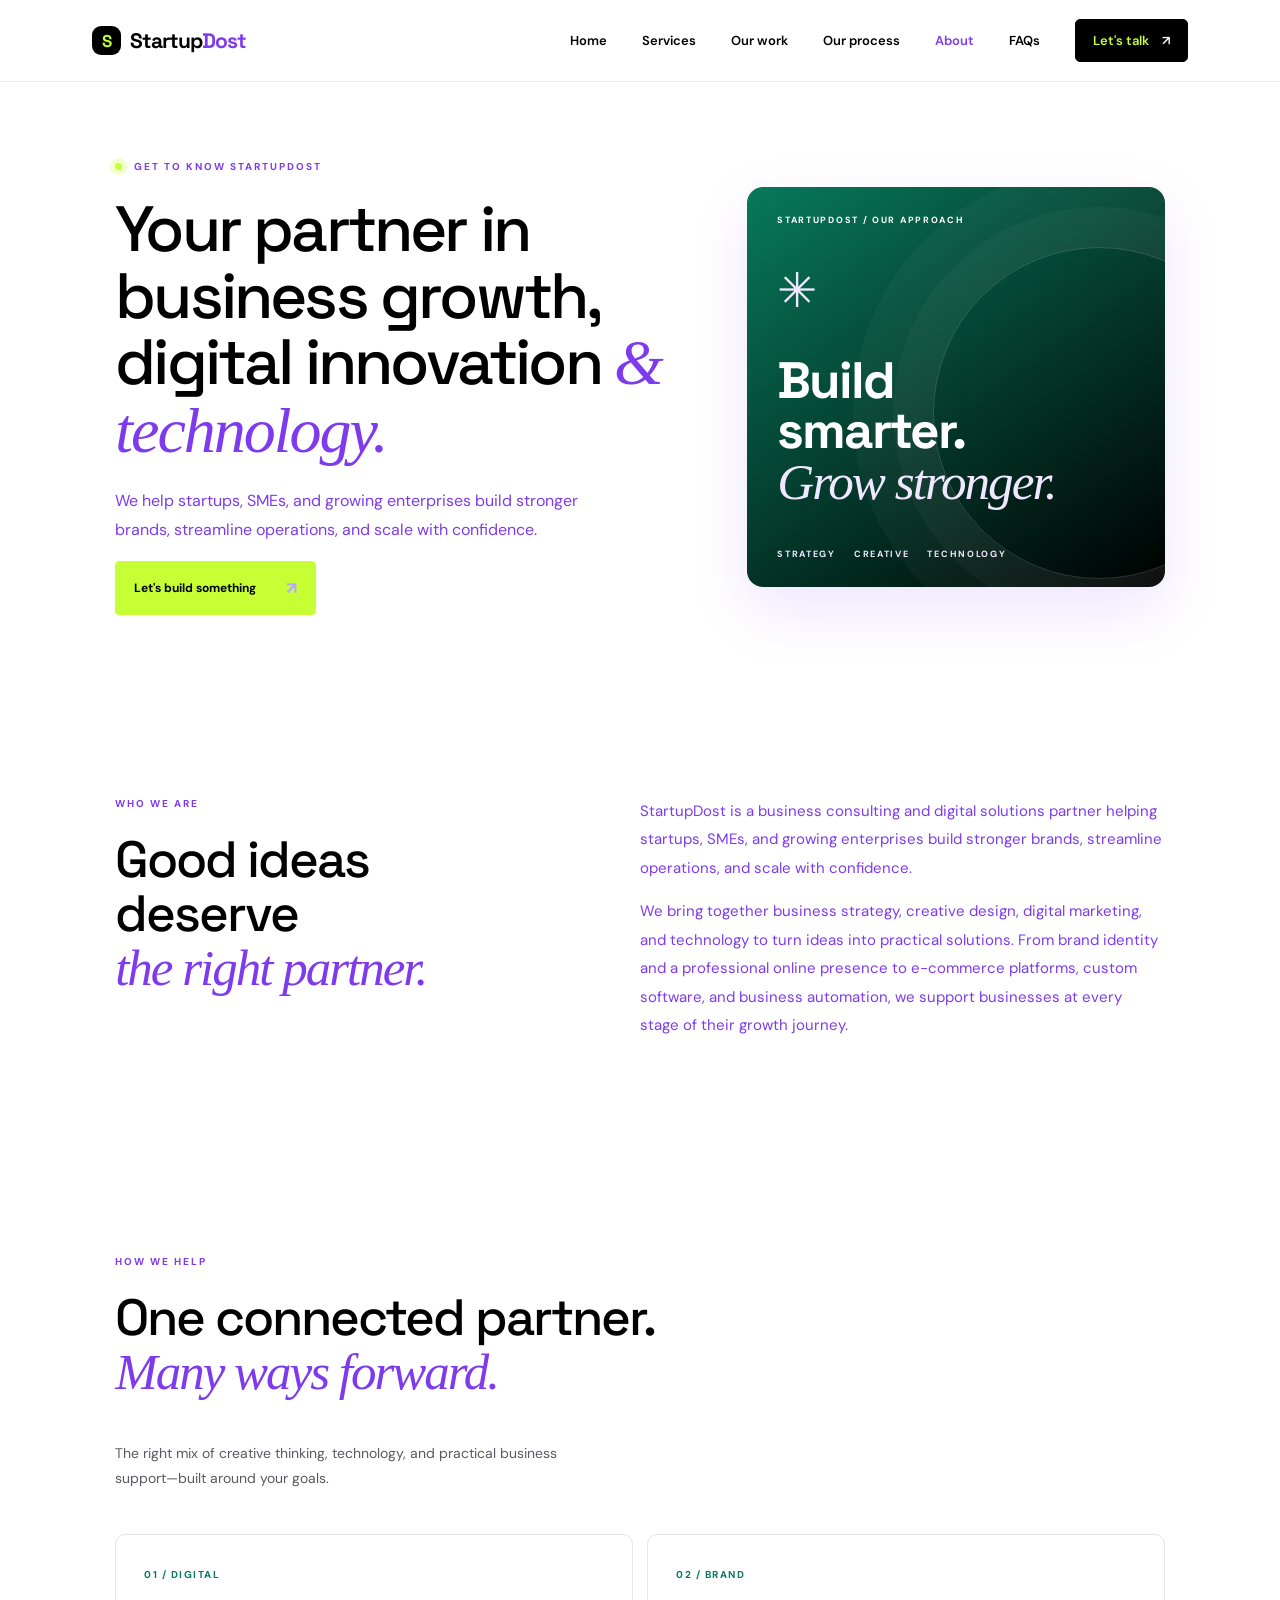
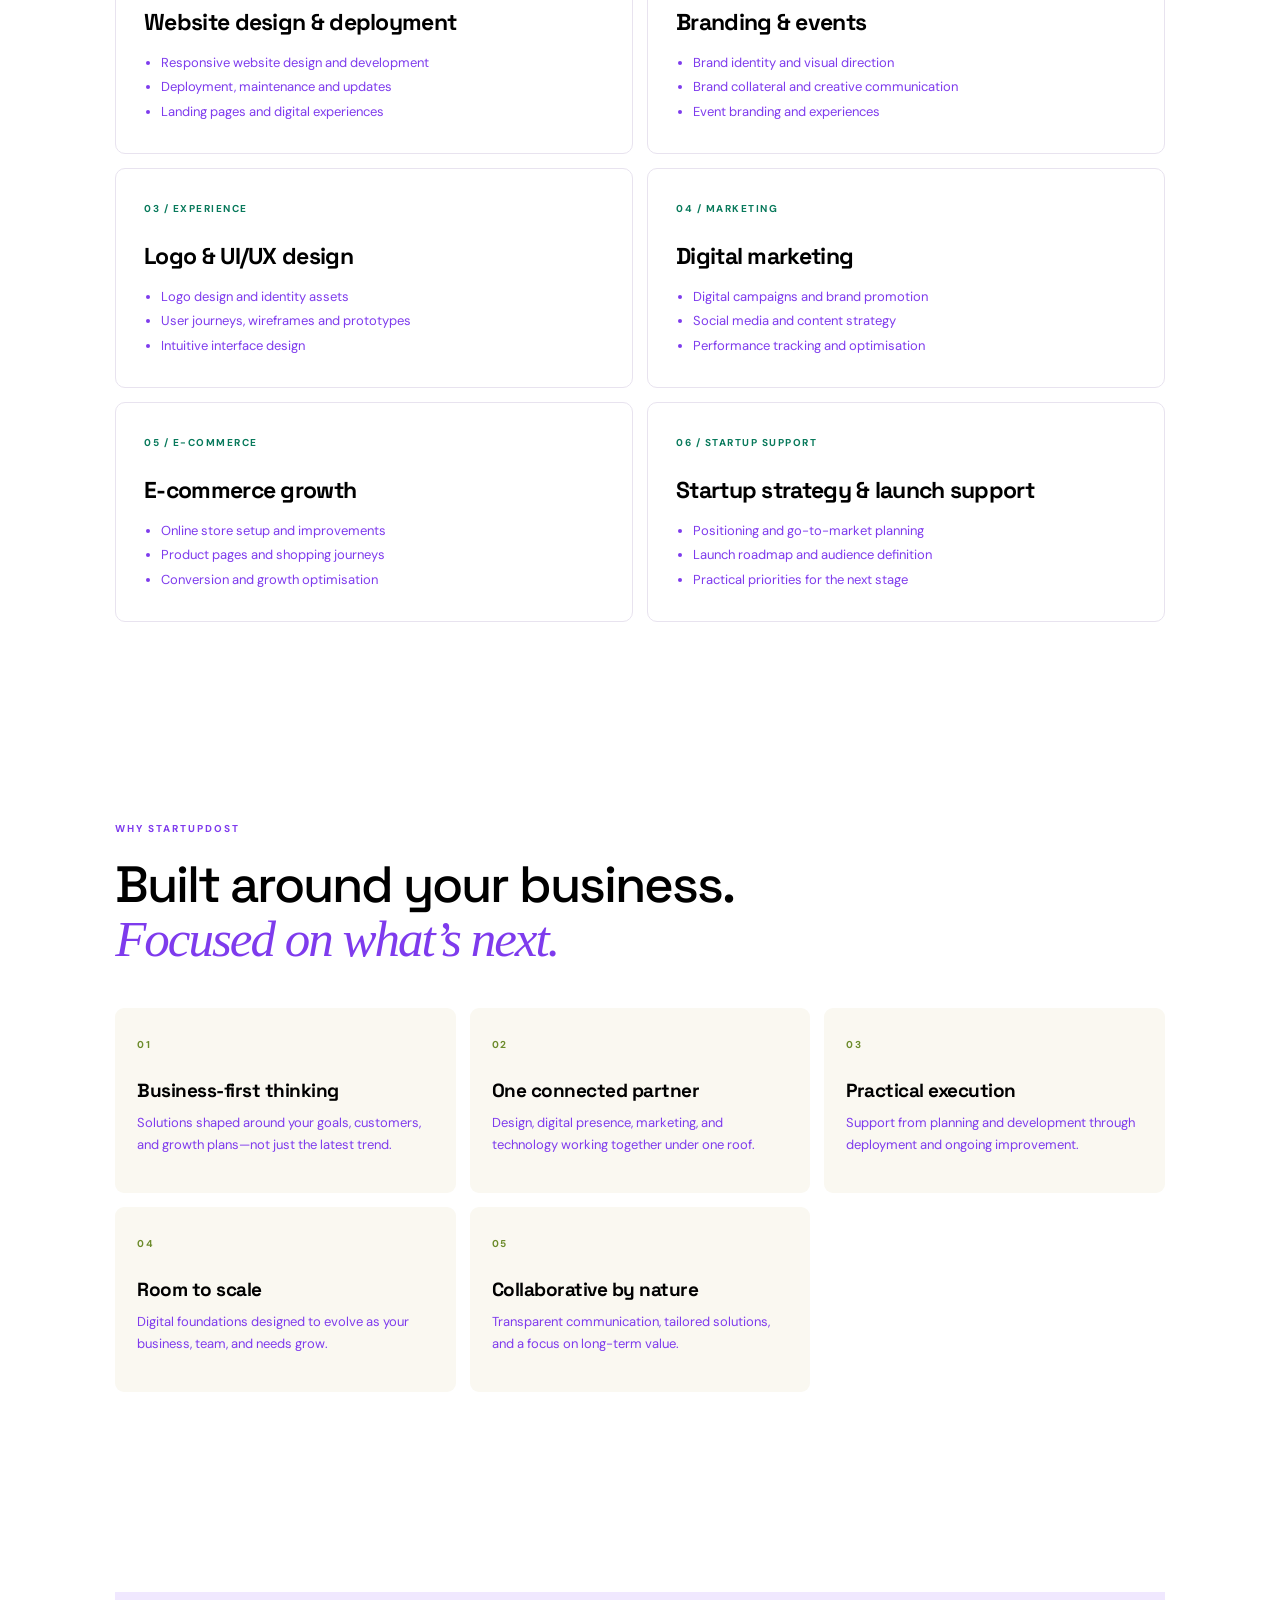
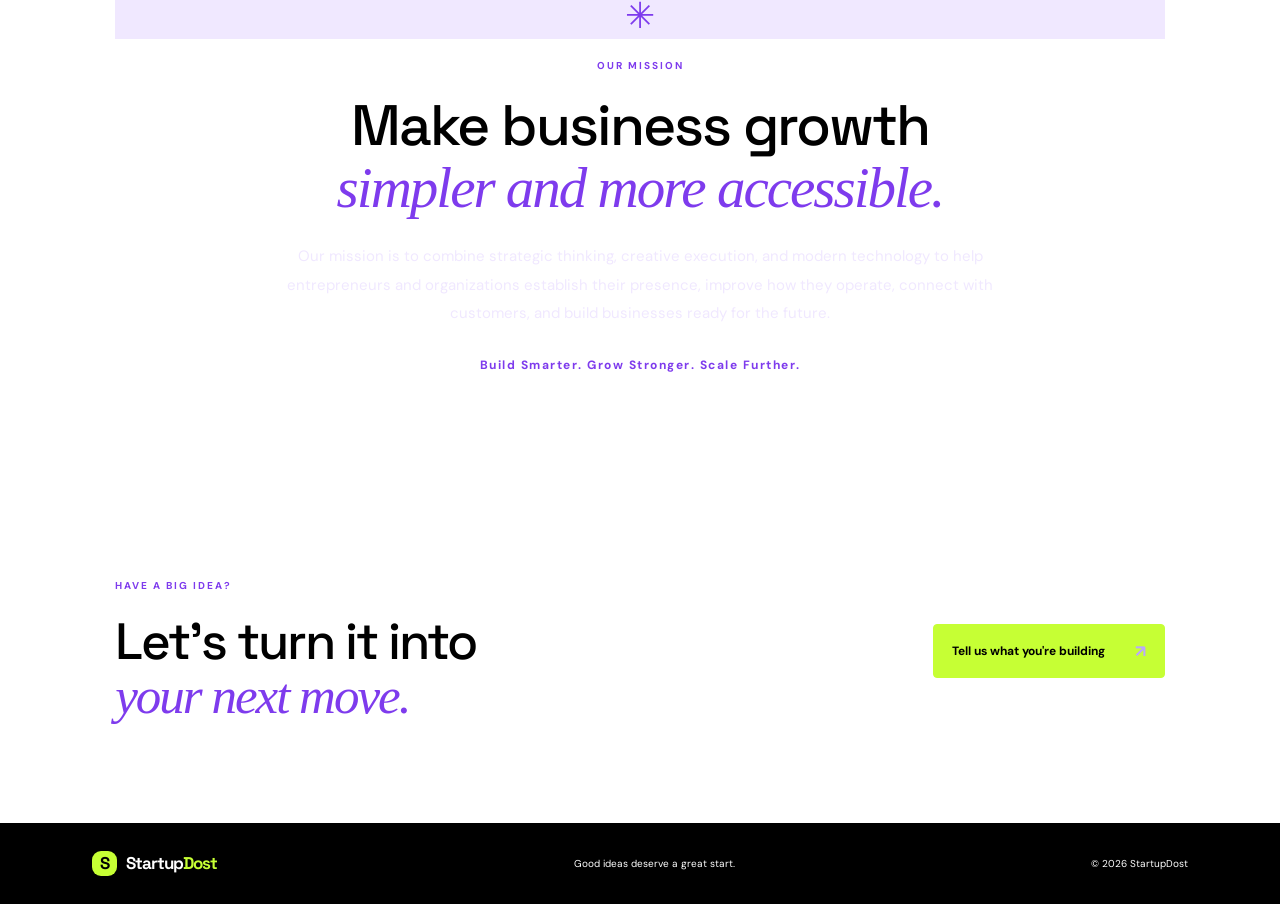
==== about.html @ 1851b5cf "Switch StartupDost to minimal light theme and ring-only cursor" ====
<!doctype html>
<html lang="en">
<head>
<meta charset="utf-8"><meta name="viewport" content="width=device-width,initial-scale=1">
<meta name="description" content="Meet StartupDost: a creative and digital growth partner for startups, SMEs and established businesses.">
<title>About StartupDost — Build Smarter. Grow Stronger.</title>
<link rel="stylesheet" href="assets/css/styles.css?v=light-minimal-20261026">
<!-- Google tag (gtag.js) -->
<script async src="https://www.googletagmanager.com/gtag/js?id=AW-618114129"></script>
<script>
  window.dataLayer = window.dataLayer || [];
  function gtag(){dataLayer.push(arguments);}
  gtag('js', new Date());
  gtag('config', 'AW-618114129');
</script>
</head>
<body class="about-page">
<header class="site-header"><a class="brand" href="index.html"><span class="brand-mark">S</span> Startup<span>Dost</span></a><button class="menu-toggle" aria-label="Toggle navigation" aria-expanded="false">☰</button><nav id="nav"><a href="index.html">Home</a><a href="services.html">Services</a><a href="index.html#work">Our work</a><a href="index.html#process">Our process</a><a class="active" href="about.html">About</a><a href="index.html#faq">FAQs</a><a class="nav-cta" href="contact.html">Let&#39;s talk <span>↗</span></a></nav></header>
<main>
<section class="about-hero section">
  <div class="about-hero-copy"><p class="eyebrow"><span class="dot"></span> GET TO KNOW STARTUPDOST</p><h1>Your partner in business growth, digital innovation <em>& technology.</em></h1><p class="lead">We help startups, SMEs, and growing enterprises build stronger brands, streamline operations, and scale with confidence.</p><a class="button primary" href="index.html#contact">Let's build something <span>↗</span></a></div>
  <div class="about-hero-art" aria-label="StartupDost brand statement"><span class="about-art-label">STARTUPDOST / OUR APPROACH</span><span class="about-art-star">✳</span><p>Build<br>smarter.<br><em>Grow stronger.</em></p><div class="about-art-bottom"><span>STRATEGY</span><span>CREATIVE</span><span>TECHNOLOGY</span></div></div>
</section>
<section class="about-intro section"><div><p class="eyebrow">WHO WE ARE</p><h2>Good ideas deserve<br><em>the right partner.</em></h2></div><div class="about-intro-copy"><p>StartupDost is a business consulting and digital solutions partner helping startups, SMEs, and growing enterprises build stronger brands, streamline operations, and scale with confidence.</p><p>We bring together business strategy, creative design, digital marketing, and technology to turn ideas into practical solutions. From brand identity and a professional online presence to e-commerce platforms, custom software, and business automation, we support businesses at every stage of their growth journey.</p></div></section>
<section class="about-services section"><div class="about-section-heading"><p class="eyebrow">HOW WE HELP</p><h2>One connected partner.<br><em>Many ways forward.</em></h2><p class="lead">The right mix of creative thinking, technology, and practical business support—built around your goals.</p></div>
<div class="about-service-grid">
<article class="about-service-card"><span>01 / DIGITAL</span><h3>Website design & deployment</h3><ul><li>Responsive website design and development</li><li>Deployment, maintenance and updates</li><li>Landing pages and digital experiences</li></ul></article>
<article class="about-service-card"><span>02 / BRAND</span><h3>Branding & events</h3><ul><li>Brand identity and visual direction</li><li>Brand collateral and creative communication</li><li>Event branding and experiences</li></ul></article>
<article class="about-service-card"><span>03 / EXPERIENCE</span><h3>Logo & UI/UX design</h3><ul><li>Logo design and identity assets</li><li>User journeys, wireframes and prototypes</li><li>Intuitive interface design</li></ul></article>
<article class="about-service-card"><span>04 / MARKETING</span><h3>Digital marketing</h3><ul><li>Digital campaigns and brand promotion</li><li>Social media and content strategy</li><li>Performance tracking and optimisation</li></ul></article>
<article class="about-service-card"><span>05 / E-COMMERCE</span><h3>E-commerce growth</h3><ul><li>Online store setup and improvements</li><li>Product pages and shopping journeys</li><li>Conversion and growth optimisation</li></ul></article>
<article class="about-service-card"><span>06 / STARTUP SUPPORT</span><h3>Startup strategy & launch support</h3><ul><li>Positioning and go-to-market planning</li><li>Launch roadmap and audience definition</li><li>Practical priorities for the next stage</li></ul></article>
</div></section>
<section class="about-why section"><div class="about-why-heading"><p class="eyebrow">WHY STARTUPDOST</p><h2>Built around your business.<br><em>Focused on what’s next.</em></h2></div><div class="about-why-grid">
<article><span>01</span><h3>Business-first thinking</h3><p>Solutions shaped around your goals, customers, and growth plans—not just the latest trend.</p></article>
<article><span>02</span><h3>One connected partner</h3><p>Design, digital presence, marketing, and technology working together under one roof.</p></article>
<article><span>03</span><h3>Practical execution</h3><p>Support from planning and development through deployment and ongoing improvement.</p></article>
<article><span>04</span><h3>Room to scale</h3><p>Digital foundations designed to evolve as your business, team, and needs grow.</p></article>
<article><span>05</span><h3>Collaborative by nature</h3><p>Transparent communication, tailored solutions, and a focus on long-term value.</p></article>
</div></section>
<section class="about-mission section"><div class="mission-symbol">✳</div><p class="eyebrow">OUR MISSION</p><h2>Make business growth<br><em>simpler and more accessible.</em></h2><p>Our mission is to combine strategic thinking, creative execution, and modern technology to help entrepreneurs and organizations establish their presence, improve how they operate, connect with customers, and build businesses ready for the future.</p><strong>Build Smarter. Grow Stronger. Scale Further.</strong></section>
<section class="about-final-cta section"><div><p class="eyebrow">HAVE A BIG IDEA?</p><h2>Let's turn it into<br><em>your next move.</em></h2></div><a class="button primary" href="index.html#contact">Tell us what you're building <span>↗</span></a></section>
</main>
<footer class="footer"><a class="brand" href="index.html"><span class="brand-mark">S</span> Startup<span>Dost</span></a><p>Good ideas deserve a great start.</p><span>© <span id="year"></span> StartupDost</span></footer>
<script src="assets/js/main.js"></script>
</body></html>
---- assets/css/styles.css ----
@import url('https://fonts.googleapis.com/css2?family=DM+Sans:wght@400;500;600;700&family=Space+Grotesk:wght@400;500;600;700&display=swap');
:root{--ink:#20221f;--paper:#f8f7f1;--green:#C6FF34;--muted:#72756d;--line:#dedfd6;--serif:Georgia,'Times New Roman',serif}*{box-sizing:border-box}html{scroll-behavior:smooth;scroll-padding-top:88px}body{margin:0;background:var(--paper);color:var(--ink);font-family:'DM Sans',sans-serif}a{color:inherit;text-decoration:none}.site-header{height:82px;padding:0 7.2%;display:flex;align-items:center;justify-content:space-between;border-bottom:1px solid var(--line);background:rgba(248,247,241,.94);position:sticky;top:0;z-index:10;backdrop-filter:blur(12px)}.brand{display:flex;align-items:center;gap:7px;font-family:'Space Grotesk',sans-serif;font-weight:700;font-size:21px;letter-spacing:-1px}.brand>span:last-child{margin-left:-7px;color:#7E3BED}.brand-mark{display:grid;place-items:center;width:29px;height:29px;background:var(--green);border-radius:9px;font-size:17px;margin-right:2px}.site-header nav{display:flex;align-items:center;gap:35px;font-size:13px;font-weight:600}.site-header nav>a:not(.nav-cta):hover,.text-link:hover{color:#7E3BED}.nav-cta{background:var(--ink);color:white;padding:12px 17px;border-radius:5px}.nav-cta span{color:var(--green);margin-left:10px}.menu-toggle{display:none}.section{padding:100px 9%}.hero{min-height:625px;display:grid;grid-template-columns:1fr 1fr;align-items:center;gap:4%;padding-top:70px;padding-bottom:82px;overflow:hidden}.eyebrow{font-size:10px;letter-spacing:2px;font-weight:700;color:#7E3BED;margin:0 0 23px}.dot{display:inline-block;width:7px;height:7px;background:#7E3BED;border-radius:50%;margin-right:8px}h1,h2,h3,p{margin-top:0}h1,h2{font-family:'Space Grotesk',sans-serif;letter-spacing:-2.8px;font-weight:500}h1{font-size:clamp(48px,5.4vw,76px);line-height:1.04;margin-bottom:23px;max-width:590px}h1 em,h2 em{font-family:var(--serif);font-weight:400;color:#7E3BED;letter-spacing:-2px}.lead{max-width:460px;color:var(--muted);font-size:16px;line-height:1.8}.hero-actions{display:flex;align-items:center;gap:26px;margin-top:30px}.button{display:inline-flex;align-items:center;justify-content:space-between;gap:30px;padding:15px 18px;border:0;border-radius:4px;font-weight:700;font-size:12px;cursor:pointer}.primary{background:var(--ink);color:white}.primary span{color:var(--green);font-size:17px}.primary:hover{background:#000000}.text-link{font-size:12px;font-weight:700;border-bottom:1px solid #7E3BED;padding-bottom:5px}.hero-proof{display:flex;align-items:center;gap:14px;margin-top:48px}.avatar-stack{display:flex}.avatar-stack span{width:30px;height:30px;border:2px solid var(--paper);border-radius:50%;display:grid;place-items:center;background:#F0E8FF;margin-left:-5px;font-size:14px}.avatar-stack span:first-child{margin-left:0;background:#f2d4b4}.avatar-stack span:last-child{background:#F0E8FF}.hero-proof p{font-size:10px;line-height:1.6;color:var(--muted);margin:0}.hero-proof strong{color:var(--ink);font-size:11px}.hero-art{height:445px;position:relative;display:grid;place-items:center}.art-glow{position:absolute;width:340px;height:340px;border-radius:50%;background:#F0E8FF;filter:blur(2px)}.orbit{position:absolute;border:1px solid #F0E8FF;border-radius:50%;transform:rotate(-24deg)}.orbit-one{width:440px;height:250px}.orbit-two{width:390px;height:330px;transform:rotate(35deg)}.card-main{position:relative;width:265px;height:330px;background:var(--green);padding:25px;box-shadow:0 24px 60px #7E3BED20;transform:rotate(-5deg);display:flex;flex-direction:column;justify-content:space-between}.mini-label{font-size:8px;letter-spacing:1.5px;font-weight:700}.art-symbol{font-size:50px;align-self:flex-end}.card-main h3{font-family:'Space Grotesk',sans-serif;font-size:44px;line-height:.98;letter-spacing:-2px;margin:0}.card-bottom{display:flex;align-items:center;justify-content:space-between;font-size:7px;letter-spacing:.8px}.card-bottom span:last-child{font-size:22px}.float-card{position:absolute;display:flex;align-items:center;gap:10px;padding:13px 16px;background:#fffdf7;border:1px solid #e8e8df;box-shadow:0 10px 30px #20221f0d;border-radius:5px}.float-top{top:47px;right:-4px}.float-bottom{bottom:43px;left:-9px}.float-icon{display:grid;place-items:center;width:31px;height:31px;background:#F0E8FF;border-radius:50%;font-size:17px}.float-card b,.float-card small{display:block}.float-card b{font-size:10px}.float-card small{font-size:9px;color:var(--muted);margin-top:4px}.spark{position:absolute;color:#7E3BED;font-size:24px}.spark-one{top:50px;left:35px}.spark-two{bottom:55px;right:30px}.ticker{background:var(--green);overflow:hidden;white-space:nowrap;padding:18px 0;font-family:'Space Grotesk',sans-serif;font-size:11px;font-weight:700;letter-spacing:1.6px}.ticker div{display:flex;justify-content:space-around;gap:38px}.ticker span{font-size:16px}.services{padding-top:115px;padding-bottom:110px}.section-heading{display:flex;align-items:flex-end;justify-content:space-between;gap:35px;margin-bottom:45px}.section-heading h2,.about h2,.contact h2{font-size:clamp(38px,4.3vw,58px);line-height:1.08;margin-bottom:0}.section-intro{max-width:310px;color:var(--muted);font-size:13px;line-height:1.8;margin-bottom:4px}.service-grid{display:grid;grid-template-columns:repeat(3,1fr);gap:15px}.service-card{min-height:270px;padding:25px;border:1px solid var(--line);border-radius:5px;display:flex;flex-direction:column;align-items:flex-start;background:#fbfaf6}.service-card.accent-card{background:#F0E8FF;border-color:#F0E8FF}.service-num{font-size:9px;letter-spacing:1.3px;color:#777c6f;font-weight:700}.service-icon{font-size:28px;margin:24px 0 12px}.service-card h3{font-family:'Space Grotesk',sans-serif;font-size:21px;letter-spacing:-.7px;margin-bottom:10px}.service-card p{font-size:12px;line-height:1.8;color:var(--muted);margin-bottom:24px}.service-card>a{font-size:11px;font-weight:700;margin-top:auto}.service-card>a span{margin-left:9px;color:#7E3BED}.work{background:#efeee7}.work-grid{display:grid;grid-template-columns:1fr 1fr;gap:26px}.work-card{min-width:0;position:relative}.work-visual{height:clamp(300px,31vw,440px);display:grid;place-items:center;overflow:hidden;border-radius:10px;position:relative;isolation:isolate}.work-one .work-visual{background:linear-gradient(135deg,#e6e0ff 0%,#d3c8ff 100%)}.work-two .work-visual{background:linear-gradient(135deg,#ffe9dc 0%,#ffd7c2 100%)}.work-visual:after{content:"";position:absolute;inset:0;background:linear-gradient(145deg,#fff3 0%,transparent 42%,#5a42a00b 100%);pointer-events:none;z-index:-1}.browser{width:78%;height:78%;background:#fffdf9;box-shadow:0 25px 60px #34265c20;transform:rotate(-2deg);border:1px solid #fff;border-radius:3px;transition:transform .45s cubic-bezier(.2,.7,.2,1),box-shadow .45s;overflow:hidden}.browser-bar{height:30px;border-bottom:1px solid #e9e6df;display:flex;align-items:center;gap:5px;padding:0 12px}.browser-bar i{width:6px;height:6px;border-radius:50%;background:#c3c5b7}.browser-bar span{font-size:8px;color:#85897d;margin:auto}.browser-content{padding:clamp(18px,2.5vw,34px)}.mock-pill{font-size:8px;letter-spacing:1px;background:#e9e3ff;display:inline-block;padding:7px 9px;color:#3c345f}.mock-heading{font-family:'Space Grotesk',sans-serif;font-weight:600;font-size:clamp(28px,3.2vw,49px);line-height:.98;letter-spacing:-2.4px;margin-top:22px}.mock-heading em{font-family:var(--serif);font-weight:400;color:#6554c0}.mock-line{width:70px;height:3px;background:#F0E8FF;margin:18px 0}.mock-button{display:inline-block;background:#19172e;color:white;padding:10px 12px;font-size:8px;border-radius:2px}.brand-poster{width:70%;height:78%;background:#fff4e9;padding:clamp(22px,3vw,38px);display:flex;flex-direction:column;justify-content:space-between;position:relative;transform:rotate(2deg);box-shadow:0 24px 55px #7b49301c;transition:transform .45s cubic-bezier(.2,.7,.2,1),box-shadow .45s;border:1px solid #fff9}.brand-poster>span{font-family:'Space Grotesk',sans-serif;font-weight:700;font-size:clamp(26px,3.2vw,46px);letter-spacing:-2px;line-height:.98;max-width:95%}.poster-flower{font-size:clamp(65px,7vw,100px);color:#6554c0;align-self:flex-end;line-height:.85;transition:transform .45s}.brand-poster small{font-size:8px;letter-spacing:1.3px}.work-caption{display:flex;align-items:center;justify-content:space-between;padding:22px 3px 8px}.work-caption h3{font-family:'Space Grotesk',sans-serif;font-size:clamp(17px,1.5vw,21px);letter-spacing:-.5px;margin-bottom:6px}.work-caption p,.work-note{font-size:12px;color:var(--muted);margin:0}.round-arrow{width:46px;height:46px;flex:0 0 46px;display:grid;place-items:center;border:1px solid #d0cbe3;border-radius:50%;font-size:22px;transition:background .25s,color .25s,border-color .25s,transform .25s}.work-card:hover .browser{transform:rotate(0) scale(1.025);box-shadow:0 30px 65px #34265c2b}.work-card:hover .brand-poster{transform:rotate(0) scale(1.025);box-shadow:0 30px 65px #7b493026}.work-card:hover .poster-flower{transform:rotate(35deg)}.work-card:hover .round-arrow{background:#19172e;color:#fff;border-color:#19172e;transform:translate(2px,-2px)}.work-note{text-align:right;margin-top:20px;font-size:11px}.about{display:grid;grid-template-columns:.8fr 1.2fr;align-items:center;gap:12%;padding-top:120px;padding-bottom:120px}.about-stamp{width:220px;height:220px;background:var(--green);border-radius:50%;display:flex;flex-direction:column;justify-content:center;align-items:center;text-align:center;font-family:'Space Grotesk',sans-serif;font-weight:700;font-size:22px;line-height:1.05;letter-spacing:-.8px;transform:rotate(-9deg);justify-self:center}.about-stamp span{font-size:27px;margin-top:10px}.about-copy>p:not(.eyebrow){font-size:13px;line-height:1.9;color:var(--muted);max-width:500px;margin:25px 0}.contact{background:#F0E8FF;display:grid;grid-template-columns:.9fr 1.1fr;gap:10%;padding-top:105px;padding-bottom:110px}.contact-copy>p:not(.eyebrow){font-size:13px;color:var(--muted);line-height:1.8;margin-top:23px}.contact-detail{display:flex;gap:12px;align-items:center;margin-top:34px;font-size:13px;font-weight:700}.contact-detail span{font-size:20px}.linkedin{display:inline-block;font-size:11px;font-weight:700;margin-top:18px;border-bottom:1px solid #F0E8FF;padding-bottom:5px}.contact-form{background:#fbfaf6;padding:30px;border:1px solid #F0E8FF;border-radius:5px}.form-top{display:flex;justify-content:space-between;gap:10px;font-size:8px;letter-spacing:1.1px;font-weight:700;color:#777d6d;margin-bottom:25px}.contact-form label{display:block;font-size:10px;font-weight:700;margin:16px 0 8px}.contact-form input,.contact-form select,.contact-form textarea{display:block;width:100%;font:12px 'DM Sans',sans-serif;color:var(--ink);background:transparent;border:1px solid #e0e1d8;border-radius:3px;padding:12px;outline:none}.contact-form input:focus,.contact-form select:focus,.contact-form textarea:focus{border-color:#7E3BED}.contact-form textarea{resize:vertical}.contact-form input::placeholder,.contact-form textarea::placeholder{color:#a0a298}.submit-button{margin-top:20px;width:100%}.form-status{font-size:10px;line-height:1.6;color:#7E3BED;margin:12px 0 0}.footer{padding:28px 7.2%;display:flex;align-items:center;justify-content:space-between;gap:15px}.footer p,.footer>span{font-size:10px;color:var(--muted);margin:0}.footer .brand{font-size:17px}.footer .brand-mark{width:25px;height:25px}
@media(max-width:900px){.section{padding-left:6%;padding-right:6%}.site-header{padding:0 5%}.hero{gap:0}.hero-art{transform:scale(.9)}.float-top{right:-15px}.section-heading{align-items:flex-start;flex-direction:column;gap:18px}.section-intro{max-width:500px}.contact{gap:5%}.contact-form{padding:23px}}
@media(max-width:650px){.site-header{height:70px}.menu-toggle{display:block;border:0;background:none;font-size:24px}.site-header nav{display:none;position:absolute;left:0;right:0;top:69px;padding:22px 6%;background:var(--paper);border-bottom:1px solid var(--line);align-items:stretch;gap:20px;flex-direction:column}.site-header nav.open{display:flex}.nav-cta{text-align:center}.hero{grid-template-columns:1fr;padding-top:62px;padding-bottom:45px}.hero h1{font-size:54px}.hero-art{height:390px;transform:scale(.88);margin:5px -25px -5px}.ticker{font-size:9px}.ticker div{justify-content:flex-start;gap:25px;min-width:850px}.section{padding-top:75px;padding-bottom:75px}.section-heading h2,.about h2,.contact h2{font-size:43px}.service-grid{grid-template-columns:1fr}.service-card{min-height:235px}.service-icon{margin-top:17px}.work-grid{grid-template-columns:1fr;gap:15px}.work-visual{height:290px}.about{grid-template-columns:1fr;gap:45px}.about-stamp{width:185px;height:185px;font-size:20px}.contact{grid-template-columns:1fr;gap:35px}.contact-form{padding:22px}.form-top{font-size:7px}.footer{flex-wrap:wrap}.footer p{order:3;width:100%}}
@media(prefers-reduced-motion:reduce){html{scroll-behavior:auto}*,*::before,*::after{animation-duration:.01ms!important;transition-duration:.01ms!important}}
:root{--ink:#19172e;--paper:#f8f7ff;--green:#b9a7ff;--muted:#74718b;--line:#e1def0}
.brand>span:last-child{color:#6554c0}.brand-mark{background:var(--green)}.site-header{background:rgba(248,247,255,.94)}.site-header nav>a:not(.nav-cta):hover,.text-link:hover{color:#6554c0}.nav-cta{background:#19172e}.nav-cta span,.primary span{color:#b9a7ff}.primary:hover{background:#343052}.eyebrow{color:#6554a4}.dot{background:#7562d5}h1 em,h2 em{color:#6554c0}.avatar-stack span{background:#e6e0ff;border-color:var(--paper)}.avatar-stack span:first-child{background:#ffe0d1}.avatar-stack span:last-child{background:#d9e5ff}.art-glow{background:#e7e0ff}.orbit{border-color:#c9bdf5}.card-main{background:#b9a7ff}.float-card{background:#fff;border-color:#e7e2f6}.float-icon{background:#ece7ff}.spark{color:#7562d5}.ticker{background:#19172e;color:#f8f7ff}.ticker span{color:#b9a7ff}.service-card{background:#fff;border-color:var(--line)}.service-card.accent-card{background:#eeeaff;border-color:#eeeaff}.service-card>a span{color:#6554c0}.work{background:#efedfa}.work-one .work-visual{background:linear-gradient(135deg,#e6e0ff 0%,#d3c8ff 100%)}.work-two .work-visual{background:linear-gradient(135deg,#ffe9dc 0%,#ffd7c2 100%)}.mock-pill{background:#e5dfff}.mock-heading em{color:#6554c0}.brand-poster{background:#fff0e6}.poster-flower{color:#6554c0}.about-stamp{background:#b9a7ff}.contact{background:#e9e5ff}.contact-form{border-color:#ded8f5}.contact-form input:focus,.contact-form select:focus,.contact-form textarea:focus{border-color:#7562d5}.form-status{color:#6554a4}.linkedin{border-color:#b9ade8}
@media(prefers-reduced-motion:no-preference){.service-card,.button,.nav-cta{transition:transform .2s ease,background .2s ease,border-color .2s ease}.service-card:hover{transform:translateY(-4px);border-color:#c9bdf5}}
.form-success{min-height:360px;padding:clamp(28px,5vw,54px);display:flex;flex-direction:column;align-items:flex-start;justify-content:center;background:#fff;border:1px solid #ded8f5;border-radius:5px}.success-icon{width:48px;height:48px;display:grid;place-items:center;border-radius:50%;background:#e9e5ff;color:#6554c0;font-size:25px;font-weight:700;margin-bottom:24px}.form-success .eyebrow{margin:0 0 12px}.form-success h3{font-size:clamp(25px,3vw,36px);line-height:1.15;letter-spacing:-1px;margin:0 0 14px;color:var(--ink)}.form-success p:last-child{font-size:14px;line-height:1.8;color:var(--muted);max-width:340px;margin:0}
@media(max-width:650px){.work-visual{height:280px}.work-caption{padding-top:17px}.work-caption p{font-size:11px}.round-arrow{width:40px;height:40px;flex-basis:40px}.browser{width:84%;height:76%}.browser-content{padding:18px}.mock-heading{font-size:clamp(29px,8vw,38px)}.brand-poster{width:76%;height:78%}.brand-poster>span{font-size:clamp(27px,8vw,37px)}}
@media(prefers-reduced-motion:reduce){.browser,.brand-poster,.poster-flower,.round-arrow{transition:none!important}}


/* Premium motion layer: custom cursor, reveal, glow and magnetic-feel cards */
@media (pointer:fine) and (prefers-reduced-motion:no-preference){
  body,a,button,select,input,textarea{cursor:none}
  .sd-cursor,.sd-cursor-ring{position:fixed;left:0;top:0;pointer-events:none;z-index:9999;border-radius:50%;transform:translate(-50%,-50%);opacity:0}
  .sd-cursor{width:7px;height:7px;background:#fff;mix-blend-mode:difference;transition:width .22s,height .22s,opacity .2s}
  .sd-cursor-ring{width:36px;height:36px;border:1px solid #7562d5;box-shadow:0 0 0 5px #7562d510;transition:width .25s,height .25s,border-color .25s,background .25s,opacity .2s}
  body.cursor-ready .sd-cursor,body.cursor-ready .sd-cursor-ring{opacity:1}
  body.cursor-hover .sd-cursor{width:12px;height:12px}
  body.cursor-hover .sd-cursor-ring{width:58px;height:58px;background:#b9a7ff35;border-color:#6554c0}
}
@keyframes sdFloat{0%,100%{transform:translateY(0)}50%{transform:translateY(-9px)}}
@keyframes sdShimmer{0%{background-position:0% 50%}100%{background-position:200% 50%}}
@keyframes sdReveal{from{opacity:0;transform:translateY(28px) scale(.985);filter:blur(4px)}to{opacity:1;transform:translateY(0) scale(1);filter:blur(0)}}
@keyframes sdOrbit{to{transform:rotate(336deg)}}
.work .section-heading h2 em{background:linear-gradient(100deg,#6554c0 15%,#b19bff 35%,#6554c0 55%);background-size:200% auto;background-clip:text;-webkit-background-clip:text;color:transparent;animation:sdShimmer 5s linear infinite}
.work-card{transform-style:preserve-3d;will-change:transform;transition:transform .22s ease}
.work-visual{box-shadow:0 0 0 1px #fff8 inset;transition:box-shadow .35s,filter .35s}
.work-card:hover .work-visual{box-shadow:0 18px 50px #51409b1b,0 0 0 1px #fff9 inset;filter:saturate(1.06)}
.work-card:hover .browser,.work-card:hover .brand-poster{will-change:transform}
.work-one .work-visual:before,.work-two .work-visual:before{content:"";position:absolute;width:190px;height:190px;border-radius:50%;filter:blur(1px);opacity:.3;z-index:-1;transition:transform .6s cubic-bezier(.2,.7,.2,1)}
.work-one .work-visual:before{background:#fff;left:-80px;bottom:-100px}
.work-two .work-visual:before{background:#fff;right:-80px;top:-100px}
.work-card:hover .work-visual:before{transform:scale(1.8)}
.browser{transform-origin:center;backface-visibility:hidden}
.brand-poster{backface-visibility:hidden}
.poster-flower{animation:sdFloat 5s ease-in-out infinite}
.round-arrow{position:relative;overflow:hidden}
.round-arrow:after{content:"";position:absolute;inset:0;border-radius:50%;background:#b9a7ff;transform:scale(0);transition:transform .3s cubic-bezier(.2,.8,.2,1);z-index:-1}
.work-card:hover .round-arrow:after{transform:scale(1)}
.work-card:hover .round-arrow{color:#19172e;background:#b9a7ff;border-color:#b9a7ff}
.js-reveal{opacity:0;transform:translateY(24px);transition:opacity .75s ease,transform .75s cubic-bezier(.2,.7,.2,1)}
.js-reveal.is-visible{opacity:1;transform:translateY(0)}
.work-card.js-reveal:nth-child(2){transition-delay:.12s}
.service-card{position:relative;overflow:hidden}
.service-card:after{content:"";position:absolute;top:-70%;left:-65%;width:35%;height:240%;transform:rotate(25deg);background:linear-gradient(90deg,transparent,#fff8,transparent);transition:left .7s ease;pointer-events:none}
.service-card:hover:after{left:140%}
@media(max-width:650px),(prefers-reduced-motion:reduce){
  body,a,button,select,input,textarea{cursor:auto}
  .sd-cursor,.sd-cursor-ring{display:none!important}
  .js-reveal{opacity:1;transform:none;transition:none}
  .work-card{transform:none!important}
  .work .section-heading h2 em{animation:none}
  .poster-flower{animation:none}
}


/* Enterprise-inspired hero banner treatment */
.hero.section{
  position:relative;
  isolation:isolate;
  width:calc(100% - 8%);
  max-width:1600px;
  min-height:610px;
  margin:30px auto 0;
  padding:78px clamp(28px,6vw,92px);
  grid-template-columns:minmax(0,1.08fr) minmax(320px,.92fr);
  gap:3%;
  color:#fff;
  background:
    radial-gradient(ellipse at 78% 18%,rgba(143,119,255,.34),transparent 35%),
    radial-gradient(ellipse at 12% 100%,rgba(96,72,194,.28),transparent 40%),
    linear-gradient(120deg,#17152e 0%,#24204a 52%,#31265f 100%);
  border-radius:18px;
  overflow:hidden;
  box-shadow:0 24px 70px rgba(35,26,84,.15);
}
.hero.section:before,.hero.section:after{
  content:"";position:absolute;pointer-events:none;border:1px solid rgba(214,205,255,.15);border-radius:50%;z-index:-1
}
.hero.section:before{width:620px;height:620px;right:-120px;top:-250px}
.hero.section:after{width:430px;height:430px;right:35px;bottom:-300px}
.hero .eyebrow{color:#d1c6ff}
.hero .dot{background:#c2b1ff;box-shadow:0 0 14px #c2b1ff}
.hero h1{max-width:640px;font-size:clamp(48px,5.1vw,74px);line-height:1.02;letter-spacing:-3.4px}
.hero h1 em{color:#c5b5ff}
.hero .lead{max-width:500px;color:#d0cde1;font-size:15px}
.hero .text-link{color:#f4f1ff;border-color:#777095}
.hero .hero-proof p{color:#c7c3d9}
.hero .hero-proof strong{color:#fff}
.hero .avatar-stack span{border-color:#292448}
.hero .avatar-stack span:first-child{background:#e3d8ff}
.hero .avatar-stack span:nth-child(2){background:#c9baff}
.hero .avatar-stack span:last-child{background:#f1d6c7}
.hero .art-glow{background:radial-gradient(circle,#8e78ff55 0%,#7662d522 48%,transparent 72%);width:390px;height:390px}
.hero .orbit{border-color:#b9a8ff35}
.hero .card-main{background:linear-gradient(145deg,#c7b8ff,#9680ff);color:#1b1737;border:1px solid #e5ddff66;box-shadow:0 30px 90px #09071e55}
.hero .float-card{background:#ffffff12;border-color:#ffffff26;color:#fff;backdrop-filter:blur(16px);box-shadow:0 14px 40px #09071e25}
.hero .float-icon{background:#c7b8ff;color:#201b40}
.hero .float-card small{color:#d4cfe8}
.hero .spark{color:#d4c7ff}
.hero .button.primary{background:#c5b5ff;color:#1c1835}
.hero .button.primary span{color:#1c1835}
.hero .button.primary:hover{background:#ded5ff}
@media(max-width:900px){
  .hero.section{width:calc(100% - 32px);padding:60px 34px;grid-template-columns:1fr 1fr}
  .hero h1{font-size:clamp(44px,6vw,62px)}
}
@media(max-width:650px){
  .hero.section{width:calc(100% - 20px);margin-top:10px;border-radius:14px;padding:48px 24px 32px;grid-template-columns:1fr;min-height:0}
  .hero h1{font-size:clamp(44px,12vw,58px);letter-spacing:-2.5px}
  .hero .lead{font-size:14px}
  .hero-art{height:350px;margin:4px -22px -4px;transform:scale(.82)}
  .hero .float-top{right:-4px}
  .hero .float-bottom{left:-3px}
}
@media(prefers-reduced-motion:reduce){
  .hero.section:before,.hero.section:after{display:none}
}


/* Added content sections: process, audience, FAQs and closing CTA */
.process-grid{display:grid;grid-template-columns:repeat(4,minmax(0,1fr));gap:14px;margin-top:42px}
.process-step{position:relative;padding:28px 24px 26px;background:#fff;border:1px solid var(--line);border-radius:12px;min-height:245px;overflow:hidden}
.process-step>span{display:grid;place-items:center;width:42px;height:42px;border-radius:50%;background:#eeeaff;color:#6554c0;font-size:13px;font-weight:750;margin-bottom:34px}
.process-step h3,.audience-grid h3{font-size:21px;letter-spacing:-.6px;margin:0 0 10px;color:var(--ink)}
.process-step p,.audience-grid p{font-size:13px;line-height:1.8;color:var(--muted);margin:0 0 20px}
.process-step small{font-size:9px;letter-spacing:1px;color:#7562d5;font-weight:750}
.who-section{background:#f7f5ff}
.audience-grid{display:grid;grid-template-columns:repeat(3,minmax(0,1fr));gap:16px;margin-top:38px}
.audience-grid article{background:#fff;border:1px solid #e9e4f8;border-radius:12px;padding:30px 28px}
.audience-grid article>span{display:grid;place-items:center;width:45px;height:45px;border-radius:12px;background:#eeeaff;color:#6554c0;font-size:23px;margin-bottom:28px}
.audience-grid a{font-size:12px;font-weight:750;color:#6554c0;text-decoration:none}
.faq-list{max-width:850px;margin:34px auto 0;border-top:1px solid var(--line)}
.faq-list details{border-bottom:1px solid var(--line);padding:0 4px}
.faq-list summary{list-style:none;cursor:pointer;display:flex;align-items:center;justify-content:space-between;gap:20px;padding:23px 0;font-weight:700;font-size:15px;color:var(--ink)}
.faq-list summary::-webkit-details-marker{display:none}
.faq-list summary span{font-size:22px;font-weight:400;color:#7562d5;transition:transform .2s}
.faq-list details[open] summary span{transform:rotate(45deg)}
.faq-list details p{max-width:720px;margin:0;padding:0 35px 24px 0;font-size:13px;line-height:1.85;color:var(--muted)}
.insight-cta{display:flex;align-items:center;justify-content:space-between;gap:36px;background:#1b1835;color:#fff;border-radius:16px;margin-bottom:72px;padding:clamp(30px,6vw,72px)}
.insight-cta .eyebrow{color:#c7baff}
.insight-cta h2{font-size:clamp(34px,4.4vw,56px);line-height:1.08;letter-spacing:-2px;margin:0 0 18px}
.insight-cta h2 em{color:#c5b5ff}
.insight-cta p:not(.eyebrow){max-width:520px;font-size:14px;line-height:1.8;color:#d0cde1;margin:0}
.insight-cta .button{white-space:nowrap;flex-shrink:0}
@media(max-width:900px){.process-grid{grid-template-columns:repeat(2,minmax(0,1fr))}.audience-grid{grid-template-columns:1fr}.audience-grid article{padding:25px}.audience-grid article>span{margin-bottom:18px}}
@media(max-width:650px){.process-grid{grid-template-columns:1fr}.process-step{min-height:0;padding:24px}.process-step>span{margin-bottom:22px}.insight-cta{align-items:flex-start;flex-direction:column;margin-bottom:42px;padding:30px 24px}.insight-cta h2{letter-spacing:-1.3px}.faq-list summary{font-size:14px;padding:20px 0}}


/* Replaces illustrative portfolio mockups with a clearer service showcase */
.solutions{background:#f2efff}
.solutions-grid{display:grid;grid-template-columns:repeat(3,minmax(0,1fr));gap:18px;margin-top:38px}
.solution-card{min-width:0;background:#fff;border:1px solid #e7e1f7;border-radius:14px;overflow:hidden;transition:transform .25s ease,box-shadow .25s ease}
.solution-card:hover{transform:translateY(-5px);box-shadow:0 18px 45px #30215d12}
.solution-art{height:260px;position:relative;display:grid;place-items:center;overflow:hidden;padding:24px}
.solution-web .solution-art{background:linear-gradient(135deg,#dcd3ff,#bfb1ff)}
.solution-brand .solution-art{background:linear-gradient(135deg,#fff0e5,#ffd4bf)}
.solution-growth .solution-art{background:linear-gradient(135deg,#F0E8FF,#F0E8FF)}
.solution-window{width:90%;max-width:340px;background:#FFFFFF;border-radius:8px;overflow:hidden;box-shadow:0 18px 45px #3d28652b;transform:rotate(-2deg)}
.solution-window-bar{height:30px;border-bottom:1px solid #eee9e4;display:flex;align-items:center;gap:5px;padding:0 10px;color:#7d7890}
.solution-window-bar i{width:6px;height:6px;border-radius:50%;background:#c8c4bc}
.solution-window-bar span{font-size:7px;letter-spacing:1px;margin:auto}
.solution-window-body{padding:20px 22px 24px;display:flex;align-items:flex-start;flex-direction:column;gap:12px;color:#211c42}
.solution-window-body>span,.growth-panel>span{font-size:8px;font-weight:800;letter-spacing:1.6px;color:#7562d5}
.solution-window-body strong{font-size:clamp(25px,2.7vw,36px);line-height:1;letter-spacing:-1.6px}
.solution-window-body b{font-size:7px;letter-spacing:1px;color:#7562d5}
.solution-orb{position:absolute;right:9%;bottom:12%;width:48px;height:48px;display:grid;place-items:center;border-radius:50%;background:#211c42;color:#fff;font-size:24px;box-shadow:0 8px 20px #211c4230}
.solution-brand-art{width:84%;height:82%;background:#fff6ed;display:flex;flex-direction:column;justify-content:space-between;padding:24px;color:#211c42;box-shadow:0 15px 35px #9a5b4220}
.solution-brand-art span{font-size:clamp(22px,2.6vw,34px);line-height:.98;font-weight:850;letter-spacing:-1.5px}
.solution-brand-art i{align-self:flex-end;font-style:normal;font-size:64px;line-height:.9;color:#7562d5}
.solution-brand-art small{font-size:7px;letter-spacing:1.3px;color:#6b6174}
.solution-tag{position:absolute;right:14px;top:15px;padding:8px 10px;background:#fff8;color:#51405f;font-size:8px;font-weight:800;letter-spacing:1px}
.growth-panel{width:88%;height:82%;padding:22px;background:#000000;color:#fff;display:flex;flex-direction:column;justify-content:space-between;box-shadow:0 16px 35px #7E3BED20}
.growth-panel>span{color:#F0E8FF}
.growth-panel strong{font-size:clamp(23px,2.6vw,34px);line-height:1.03;letter-spacing:-1px}
.growth-panel small{font-size:7px;letter-spacing:1px;color:#F0E8FF}
.growth-bars{height:52px;display:flex;align-items:flex-end;gap:7px}
.growth-bars i{display:block;flex:1;background:#F0E8FF;border-radius:3px 3px 0 0}
.growth-bars i:nth-child(1){height:25%}.growth-bars i:nth-child(2){height:40%}.growth-bars i:nth-child(3){height:33%}.growth-bars i:nth-child(4){height:58%}.growth-bars i:nth-child(5){height:51%}.growth-bars i:nth-child(6){height:76%}.growth-bars i:nth-child(7){height:100%}
.growth-spark{position:absolute;right:8%;top:9%;font-size:27px;color:#fff}
.solution-copy{padding:25px 25px 27px}
.solution-kicker{font-size:9px;font-weight:800;letter-spacing:1.4px;color:#7562d5}
.solution-copy h3{font-size:21px;line-height:1.2;letter-spacing:-.7px;margin:13px 0 10px;color:var(--ink)}
.solution-copy p{font-size:13px;line-height:1.8;color:var(--muted);margin:0 0 20px}
.solution-copy a{display:inline-flex;gap:12px;align-items:center;text-decoration:none;font-size:12px;font-weight:750;color:#6554c0}
.solutions-note{font-size:11px;line-height:1.7;color:#77718b;margin:20px 0 0}
@media(max-width:900px){.solutions-grid{grid-template-columns:1fr}.solution-card{display:grid;grid-template-columns:minmax(0,.9fr) minmax(0,1.1fr)}.solution-art{height:100%;min-height:250px}.solution-copy{align-self:center}}
@media(max-width:600px){.solution-card{display:block}.solution-art{height:240px;min-height:0}.solution-copy{padding:22px}.solution-window-body strong,.solution-brand-art span,.growth-panel strong{font-size:30px}}
@media(prefers-reduced-motion:reduce){.solution-card{transition:none}.solution-card:hover{transform:none}}


/* Refined purple brand hero */
:root{--ink:#17142f;--paper:#f8f7ff;--green:#b9a0ff;--muted:#b8b2d1;--line:#38305f;--serif:Georgia,'Times New Roman',serif}
body{background:#17132f;color:#f9f7ff}
.site-header{background:rgba(25,20,57,.92);border-color:#39305f;color:#fff}
.brand>span:last-child{color:#b9a0ff}.brand-mark{background:#b9a0ff;color:#17142f}
.site-header nav>a:not(.nav-cta):hover,.text-link:hover{color:#c9b9ff}.nav-cta{background:transparent;border:1px solid #9b83ee;color:#fff}.nav-cta span{color:#c9b9ff}
.hero{min-height:690px;grid-template-columns:1.06fr .94fr;gap:2%;padding-top:70px;padding-bottom:76px;background:radial-gradient(ellipse at 88% 20%,#49328b 0,transparent 38%),radial-gradient(ellipse at 0% 100%,#49328b 0,transparent 30%),linear-gradient(115deg,#17132f,#21194c 68%,#302064)}
.hero .eyebrow{color:#d8ccff}.hero .dot{background:#c4a9ff}
.hero h1{font-size:clamp(48px,5.2vw,76px);max-width:720px;color:#fff;letter-spacing:-3.5px}
.hero h1 em{color:#b99aff}.hero .lead{color:#c6bfdc;font-size:17px;max-width:460px}
.hero .primary{background:#b9a0ff;color:#17142f}.hero .primary span{color:#17142f}.hero .primary:hover{background:#d0c0ff}
.hero .text-link{border-color:#9583c5;color:#fff}.hero .hero-actions{gap:20px}
.hero-art{height:465px;transform:none;gap:0}.hero .art-glow{width:390px;height:390px;background:#6143bb;opacity:.24;filter:blur(35px)}
.hero .orbit{border-color:#57458e66}.hero .orbit-one{width:560px;height:330px}.hero .orbit-two{width:480px;height:420px}
.identity-poster{position:absolute;z-index:2;left:2%;top:38px;width:48%;height:365px;padding:24px 25px;background:linear-gradient(145deg,#c9b7ff,#a58aff);color:#17142f;border-radius:4px;box-shadow:0 25px 65px #08051e55;display:flex;flex-direction:column;justify-content:space-between}
.identity-label{font-size:7px;font-weight:700;letter-spacing:1px;text-align:right}
.identity-symbol{font-size:75px;line-height:.8;margin-top:5px}
.identity-poster h3{font-family:'Space Grotesk',sans-serif;font-size:clamp(30px,3.1vw,47px);line-height:.95;letter-spacing:-2px;margin:5px 0}
.identity-footer{font-size:7px;letter-spacing:1px;font-weight:700;white-space:nowrap}
.identity-board{position:absolute;z-index:3;right:0;top:88px;width:44%;min-height:315px;padding:22px 19px;background:#f7f6ff;color:#211b42;border-radius:6px;box-shadow:0 22px 60px #09051d45;display:flex;flex-direction:column;justify-content:space-between}
.board-row{padding-bottom:18px;border-bottom:1px solid #ded9ef;display:flex;align-items:center;justify-content:space-between;gap:10px}
.board-row b{display:block;font-size:10px;margin-bottom:7px}.board-row small{display:block;font-size:9px;line-height:1.45;color:#77708f;max-width:125px}
.swatches{display:flex;gap:6px;flex-shrink:0}.swatches i{display:block;width:20px;height:20px;border-radius:50%;background:#a98aff}.swatches i:nth-child(2){background:#d0c1ff}.swatches i:nth-child(3){background:#211b42}.swatches i:nth-child(4){background:#ece7ff}
.typography-row{justify-content:flex-start;min-height:105px}.typography-row>div:first-child{width:40%}.typography-row strong{display:block;font-family:'Space Grotesk',sans-serif;font-size:39px;line-height:1}.type-notes{border-left:1px solid #ded9ef;padding-left:15px}.type-notes b{font-size:10px}.type-notes small{line-height:1.5}
.board-colors{border:0;padding:0;display:block}.board-colors .swatches{margin-top:9px}.board-colors .swatches i{width:23px;height:23px}
.hero .spark{color:#c4a9ff}.hero .spark-one{top:8px;left:0}.hero .spark-two{bottom:22px;right:5px}
.ticker{background:#b9a0ff;color:#17142f}
.section:not(.hero){background:#f8f7ff;color:#211b42}
.section:not(.hero) .eyebrow{color:#66518f}.section:not(.hero) h2 em{color:#7654c8}.section:not(.hero) .section-intro{color:#77728b}
.service-card{background:#fff;border-color:#e5e0f0}.service-card.accent-card{background:#eee8ff;border-color:#eee8ff}.service-num{color:#77708f}.service-card p{color:#77728b}.service-card>a span{color:#7654c8}
.solutions-note,.work-note{color:#77728b}
.who-section{background:#efebfa!important}.audience-grid article{background:#fff}
.faq-list details{border-color:#ded8ee}.faq-list summary{color:#211b42}.faq-list details p{color:#77728b}
.insight-cta{background:#eae3ff!important}.contact{background:#eae3ff!important;color:#211b42}.contact-copy>p:not(.eyebrow){color:#77728b}.contact-form{background:#fff;border-color:#ded8ee}.contact-form input,.contact-form select,.contact-form textarea{border-color:#e0dced}.footer{background:#17132f;color:#fff}.footer p,.footer>span{color:#c1bad7}.footer .brand>span:last-child{color:#b9a0ff}
@media(max-width:900px){.hero{grid-template-columns:1fr 1fr}.identity-poster{left:0;width:51%;height:320px;padding:19px}.identity-board{width:47%;padding:16px 13px;top:100px}.identity-symbol{font-size:58px}.identity-poster h3{font-size:clamp(27px,3.2vw,40px)}.board-row b{font-size:9px}.swatches{gap:4px}.swatches i{width:16px;height:16px}}
@media(max-width:650px){.hero{grid-template-columns:1fr;padding-top:68px;padding-bottom:45px;gap:10px}.hero h1{font-size:clamp(47px,12vw,65px);letter-spacing:-2.7px}.hero .lead{font-size:15px}.hero-art{height:370px;margin:0 -12px;transform:none}.hero .art-glow{width:280px;height:280px}.hero .orbit-one{width:350px;height:230px}.hero .orbit-two{width:300px;height:290px}.identity-poster{left:7%;top:28px;width:49%;height:285px;padding:17px}.identity-label{font-size:6px}.identity-symbol{font-size:49px}.identity-poster h3{font-size:clamp(26px,8vw,39px);letter-spacing:-1.5px}.identity-footer{font-size:5.5px;letter-spacing:.4px}.identity-board{right:4%;top:75px;width:46%;min-height:255px;padding:14px 10px}.board-row{gap:5px;padding-bottom:12px}.board-row b{font-size:8px}.board-row small{font-size:7px;max-width:85px}.swatches{gap:3px}.swatches i{width:13px;height:13px}.typography-row{min-height:85px}.typography-row strong{font-size:29px}.type-notes{padding-left:8px}.type-notes b{font-size:8px}.type-notes small{font-size:7px}.board-colors .swatches i{width:17px;height:17px}.hero .spark-one{left:4%;top:5px}.hero .spark-two{right:4%;bottom:5px}.ticker div{justify-content:flex-start;gap:25px;padding-left:20px}.section:not(.hero){padding-top:72px;padding-bottom:72px}}

/* Royal green is the primary StartupDost brand color */
:root{--ink:#000000;--paper:#faf8f1;--green:#7E3BED;--muted:#7E3BED;--line:#F0E8FF}
body{background:#faf8f1;color:#000000}
.site-header{background:rgba(250,248,241,.96);border-color:#F0E8FF;color:#000000}
.brand>span:last-child{color:#7E3BED}.brand-mark{background:#7E3BED;color:#fff}
.site-header nav>a:not(.nav-cta):hover,.text-link:hover{color:#7E3BED}
.nav-cta{background:#7E3BED;border:1px solid #7E3BED;color:#fff}.nav-cta span{color:#fff}
.hero{background:radial-gradient(ellipse at 88% 20%,#F0E8FF 0,transparent 38%),radial-gradient(ellipse at 0% 100%,#f4e6df 0,transparent 30%),linear-gradient(115deg,#faf8f1,#f7f5ec 68%,#F0E8FF)}
.hero .eyebrow{color:#7E3BED}.hero .dot{background:#7E3BED}
.hero h1{color:#000000}.hero h1 em{color:#7E3BED}.hero .lead{color:#7E3BED}
.hero .primary{background:#7E3BED;color:#fff}.hero .primary span{color:#fff}.hero .primary:hover{background:#000000}
.hero .text-link{border-color:#F0E8FF;color:#000000}.hero .art-glow{background:#F0E8FF;opacity:.24}.hero .orbit{border-color:#7E3BED20}
.identity-poster{background:linear-gradient(145deg,#08795b,#000000);color:#fff;box-shadow:0 25px 65px #7E3BED20}
.identity-board{background:#fffdf8;color:#000000;box-shadow:0 22px 60px #7E3BED20}
.board-row{border-color:#C6FF34}.board-row small{color:#7E3BED}
.swatches i{background:#7E3BED}.swatches i:nth-child(2){background:#F0E8FF}.swatches i:nth-child(3){background:#F0E8FF}.swatches i:nth-child(4){background:#f5e7dc}
.type-notes{border-color:#C6FF34}.hero .spark{color:#7E3BED}
.ticker{background:#7E3BED;color:#fff}
.section:not(.hero){background:#faf8f1;color:#000000}
.section:not(.hero) .eyebrow{color:#467b66}.section:not(.hero) h2 em{color:#7E3BED}.section:not(.hero) .section-intro{color:#7E3BED}
.service-card{background:#fffdf8;border-color:#e4e8de}.service-card.accent-card{background:#F0E8FF;border-color:#F0E8FF}.service-num{color:#7E3BED}.service-card p{color:#7E3BED}.service-card>a span{color:#7E3BED}
.solutions{background:#faf8f1}.solution-card{background:#fffdf8;border-color:#F0E8FF}
.solution-web .solution-art{background:linear-gradient(135deg,#F0E8FF,#F0E8FF)}.solution-brand .solution-art{background:linear-gradient(135deg,#f7e8e1,#e6d4c9)}.solution-growth .solution-art{background:linear-gradient(135deg,#F0E8FF,#F0E8FF)}
.solution-window-body{background:#F0E8FF;color:#000000}.solution-window-body>span,.solution-window-body b,.solution-copy a,.solution-kicker{color:#7E3BED}
.solution-window-bar{background:#fffdf8;color:#7E3BED}.solution-orb{background:#7E3BED;color:#fff}
.solution-brand-art{background:#7E3BED;color:#fff}.solution-brand-art i{color:#F0E8FF}.solution-tag{background:#f2e0dc;color:#000000}
.growth-panel{background:#F0E8FF;color:#000000}.growth-panel>span,.growth-panel small{color:#467b66}.growth-bars i{background:#7E3BED}.growth-spark{color:#7E3BED}
.solutions-note,.work-note{color:#7E3BED}
.who-section{background:#F0E8FF!important}.audience-grid article{background:#fffdf8}
.faq-list details{border-color:#F0E8FF}.faq-list summary{color:#000000}.faq-list details p{color:#7E3BED}
.insight-cta{background:#F0E8FF!important}.insight-cta h2 em{color:#7E3BED}.insight-cta .eyebrow{color:#467b66}.insight-cta p:not(.eyebrow){color:#7E3BED}
.contact{background:#F0E8FF!important;color:#000000}.contact-copy>p:not(.eyebrow){color:#7E3BED}.contact-form{background:#fffdf8;border-color:#F0E8FF}.contact-form input,.contact-form select,.contact-form textarea{border-color:#F0E8FF}
.footer{background:#000000;color:#fff}.footer p,.footer>span{color:#F0E8FF}.footer .brand>span:last-child{color:#F0E8FF}
.work{background:#F0E8FF}.work-one .work-visual{background:linear-gradient(135deg,#F0E8FF,#F0E8FF)}.work-two .work-visual{background:linear-gradient(135deg,#f5e7dc,#e8d4c9)}
.mock-pill{background:#F0E8FF;color:#7E3BED}.mock-heading em{color:#7E3BED}.mock-button{background:#7E3BED;color:#fff}
.brand-poster{background:#F0E8FF;color:#000000}.poster-flower{color:#7E3BED}
.round-arrow{border-color:#b8cbbd}.work-card:hover .round-arrow{background:#7E3BED;border-color:#7E3BED}
.about-stamp{color:#fff}.contact-form input:focus,.contact-form select:focus,.contact-form textarea:focus{border-color:#7E3BED}
@media(max-width:650px){.site-header nav{background:var(--paper);border-color:var(--line)}}

/* Hero contrast and relevant service-led visual */
.hero.section{background:#faf8f1!important;color:#000000!important;position:relative;overflow:hidden}
.hero.section:before{content:"";position:absolute;inset:0;background:radial-gradient(ellipse at 82% 25%,#F0E8FF 0,transparent 34%),radial-gradient(ellipse at 4% 95%,#f5e4dc 0,transparent 28%);pointer-events:none}
.hero.section .hero-copy,.hero.section .hero-art{position:relative;z-index:1}
.hero.section .eyebrow{color:#7E3BED!important}
.hero.section h1{color:#000000!important}
.hero.section h1 em{color:#08795b!important}
.hero.section .lead{color:#7E3BED!important}
.hero.section .text-link{color:#000000!important;border-color:#F0E8FF!important}
.hero.section .primary{background:#7E3BED!important;color:#fff!important}
.hero.section .primary span{color:#fff!important}
.hero.section .hero-art{height:465px;transform:none;display:flex;flex-direction:column;justify-content:center;gap:12px;padding:18px 8px 18px 22px}
.service-showcase .showcase-heading,.service-showcase .showcase-foot{display:flex;align-items:center;justify-content:space-between;font-size:9px;font-weight:700;letter-spacing:1.7px;color:#527366}
.service-showcase .showcase-heading{margin:0 0 3px;padding:0 5px}
.showcase-card{position:relative;border:1px solid #F0E8FF;border-radius:12px;padding:19px 22px;min-height:104px;background:#fffdf8;color:#000000;box-shadow:0 10px 30px #7E3BED20;overflow:hidden}
.showcase-card h3{font-size:22px;line-height:1.08;letter-spacing:-.7px;margin:12px 0 0;max-width:75%;color:#000000}
.showcase-index{font-size:9px;font-weight:700;letter-spacing:1.3px;color:#7E3BED}
.showcase-icon{position:absolute;right:22px;top:19px;font-size:28px;color:#08795b}
.showcase-arrow{position:absolute;right:22px;bottom:17px;font-size:20px;color:#08795b}
.showcase-feature{background:#7E3BED;color:#fff;border-color:#7E3BED;min-height:190px;padding:24px 26px;box-shadow:0 18px 38px #7E3BED20}
.showcase-feature .showcase-index,.showcase-feature .showcase-icon,.showcase-feature .showcase-arrow{color:#F0E8FF}
.showcase-feature h3{font-size:clamp(28px,3vw,38px);color:#fff;max-width:85%;margin-top:19px}
.showcase-feature p{font-size:12px;line-height:1.5;color:#F0E8FF;max-width:300px;margin:10px 0 0}
.showcase-digital{background:#F0E8FF;min-height:94px}
.showcase-growth{background:#f4e4dc;min-height:94px;border-color:#ecd8cf}
.service-showcase .showcase-foot{justify-content:flex-start;gap:9px;margin:3px 5px 0}
.showcase-dot{width:7px;height:7px;border-radius:50%;background:#08795b;display:inline-block}
@media(max-width:900px){.hero.section{grid-template-columns:1fr 1fr}.hero.section .hero-art{padding-left:6px}.showcase-card{padding:16px}.showcase-feature{padding:20px}.showcase-card h3{font-size:19px}.showcase-feature h3{font-size:30px}}
@media(max-width:650px){.hero.section{grid-template-columns:1fr}.hero.section .hero-art{height:auto;min-height:430px;padding:12px 4px 15px;margin:0}.service-showcase .showcase-heading,.service-showcase .showcase-foot{font-size:8px}.showcase-feature{min-height:180px;padding:21px}.showcase-card{min-height:92px;padding:15px 18px}.showcase-card h3{font-size:20px}.showcase-feature h3{font-size:32px}.showcase-icon{right:18px;top:15px}.showcase-arrow{right:18px;bottom:12px}}

/* Expand-on-hover hero cards: one full-size, two compact but readable */
.hero.section .hero-art.service-showcase{height:465px;min-height:0;gap:10px;align-items:stretch}
.service-showcase .showcase-heading{flex:0 0 auto;letter-spacing:2px}
.service-showcase .showcase-card{flex:0 0 76px;min-height:76px;padding:13px 20px;transition:flex-basis .35s ease,min-height .35s ease,padding .35s ease,background .25s ease;cursor:default}
.service-showcase .showcase-card h3{font-size:18px;line-height:1.15;margin:8px 0 0;max-width:78%;white-space:normal}
.service-showcase .showcase-card .showcase-index{font-size:9px}
.service-showcase .showcase-card .showcase-icon{top:15px;right:20px;font-size:23px}
.service-showcase .showcase-card .showcase-arrow{right:20px;bottom:12px;font-size:18px}
.service-showcase .showcase-card p{display:none}
.service-showcase .showcase-card.showcase-feature{flex:1 1 230px;min-height:220px;padding:24px 26px}
.service-showcase .showcase-card.showcase-feature h3{font-size:clamp(30px,3.2vw,42px);line-height:1.02;margin-top:20px;max-width:90%}
.service-showcase .showcase-card.showcase-feature p{display:block;font-size:12px;line-height:1.5;margin-top:12px;max-width:310px}
.service-showcase .showcase-card:not(.showcase-feature) h3{font-size:18px;line-height:1.15}
.service-showcase .showcase-card:not(.showcase-feature) .showcase-arrow{opacity:.95}
.service-showcase:has(.showcase-card:hover) .showcase-card{flex:0 0 76px;min-height:76px}
.service-showcase:has(.showcase-card:hover) .showcase-card h3{font-size:17px;margin-top:6px}
.service-showcase:has(.showcase-card:hover) .showcase-card p{display:none}
.service-showcase .showcase-card:hover{flex:1 1 230px!important;min-height:220px!important;padding:24px 26px}
.service-showcase .showcase-card:hover h3{font-size:clamp(28px,3vw,38px)!important;line-height:1.03;margin-top:18px;max-width:90%}
.service-showcase .showcase-card:hover p{display:block;font-size:12px;line-height:1.5;margin-top:10px;max-width:310px}
.service-showcase .showcase-foot{flex:0 0 auto}
@media(max-width:900px){.hero.section .hero-art.service-showcase{height:440px}.service-showcase .showcase-card{flex-basis:70px;min-height:70px}.service-showcase .showcase-card.showcase-feature{flex-basis:210px;min-height:200px}.service-showcase:has(.showcase-card:hover) .showcase-card{flex-basis:70px;min-height:70px}.service-showcase .showcase-card:hover{flex-basis:210px!important;min-height:200px!important}}
@media(max-width:650px){.hero.section .hero-art.service-showcase{height:auto;min-height:0;gap:10px;padding:12px 4px 15px}.service-showcase .showcase-card,.service-showcase:has(.showcase-card:hover) .showcase-card{flex:0 0 auto;min-height:110px;padding:16px 18px}.service-showcase .showcase-card h3,.service-showcase:has(.showcase-card:hover) .showcase-card h3{font-size:20px;margin-top:8px}.service-showcase .showcase-card p{display:block;font-size:11px;line-height:1.45;margin-top:7px}.service-showcase .showcase-card.showcase-feature,.service-showcase .showcase-card:hover{flex:0 0 auto!important;min-height:180px!important;padding:21px!important}.service-showcase .showcase-card.showcase-feature h3,.service-showcase .showcase-card:hover h3{font-size:31px!important;margin-top:17px}.service-showcase .showcase-card:not(.showcase-feature) .showcase-arrow{bottom:12px}.service-showcase .showcase-foot{margin-top:4px}}
@media(prefers-reduced-motion:reduce){.service-showcase .showcase-card{transition:none}}

/* Earth cursor: animated globe with a royal-green orbit */
@media (pointer:fine) and (prefers-reduced-motion:no-preference){
  .sd-cursor{width:22px;height:22px;border-radius:50%;background:radial-gradient(circle at 30% 25%,#c7f1ff 0 5%,transparent 20%),radial-gradient(circle at 68% 72%,#1264a3 0,#07518a 55%,#06365e 100%);mix-blend-mode:normal;box-shadow:inset -4px -3px 7px #062b4f88,0 1px 5px #00000044;overflow:hidden;transition:width .22s,height .22s,opacity .2s}
  .sd-cursor:before{content:"";position:absolute;inset:0;border-radius:50%;background:radial-gradient(ellipse at 33% 32%,#63b96f 0 17%,transparent 18%),radial-gradient(ellipse at 66% 48%,#8bd17b 0 16%,transparent 17%),radial-gradient(ellipse at 42% 75%,#369d5e 0 13%,transparent 14%);transform:rotate(-20deg);animation:sdEarthRotate 5s linear infinite}
  .sd-cursor:after{content:"";position:absolute;inset:1px;border-radius:50%;background:linear-gradient(115deg,#ffffff65,transparent 40% 72%,#001b3b55);pointer-events:none}
  .sd-cursor-ring{width:40px;height:40px;border:1px solid #08795b;box-shadow:0 0 0 4px #7E3BED20;transform:translate(-50%,-50%) rotate(-28deg) scaleY(.72);transition:width .25s,height .25s,border-color .25s,background .25s,opacity .2s}
  body.cursor-hover .sd-cursor{width:29px;height:29px}
  body.cursor-hover .sd-cursor-ring{width:52px;height:52px;border-color:#7E3BED;background:#F0E8FF15}
}
@keyframes sdEarthRotate{0%{transform:rotate(0deg) scaleX(1)}50%{transform:rotate(180deg) scaleX(.86)}100%{transform:rotate(360deg) scaleX(1)}}
/* Keep collapsed service cards fully readable instead of clipping the second line */
.service-showcase .showcase-card{flex:0 0 98px;min-height:98px;padding:14px 20px}
.service-showcase .showcase-card h3{font-size:17px;line-height:1.16;margin-top:7px;max-width:78%}
.service-showcase:has(.showcase-card:hover) .showcase-card{flex:0 0 98px;min-height:98px}
.service-showcase:has(.showcase-card:hover) .showcase-card h3{font-size:16px;margin-top:6px}
.service-showcase .showcase-card.showcase-feature{flex:1 1 220px;min-height:220px}
.service-showcase .showcase-card:hover{flex:1 1 220px!important;min-height:220px!important}
@media(max-width:900px){.service-showcase .showcase-card,.service-showcase:has(.showcase-card:hover) .showcase-card{flex-basis:92px;min-height:92px}.service-showcase .showcase-card.showcase-feature,.service-showcase .showcase-card:hover{flex-basis:200px!important;min-height:200px!important}}
@media(max-width:650px){.service-showcase .showcase-card,.service-showcase:has(.showcase-card:hover) .showcase-card{flex:0 0 auto;min-height:110px}.service-showcase .showcase-card h3,.service-showcase:has(.showcase-card:hover) .showcase-card h3{font-size:20px;margin-top:8px}}

/* Dedicated About page */
.about-page{background:#faf8f1;color:#000000}
.about-page .site-header{background:rgba(250,248,241,.95)}
.about-page .brand>span:last-child{color:#7E3BED}.about-page .brand-mark{background:#7E3BED;color:#fff}
.about-page .site-header nav>a.active{color:#08795b}
.about-page .about-hero{min-height:590px;display:grid;grid-template-columns:1.05fr .8fr;align-items:center;gap:8%;padding-top:78px;padding-bottom:82px;background:radial-gradient(ellipse at 85% 20%,#F0E8FF 0,transparent 36%),linear-gradient(120deg,#faf8f1,#f7f5ec)}
.about-page .about-hero h1{color:#000000;font-size:clamp(42px,5vw,68px);line-height:1.04;letter-spacing:-2.8px}
.about-page .about-hero h1 em,.about-page h2 em{color:#08795b}
.about-page .about-hero .eyebrow{color:#08795b}.about-page .about-hero .lead{color:#7E3BED;max-width:480px}
.about-page .about-hero-art{min-height:400px;border-radius:16px;background:linear-gradient(145deg,#08795b,#000000);color:#fff;padding:27px 30px;display:flex;flex-direction:column;justify-content:space-between;box-shadow:0 24px 60px #7E3BED20;position:relative;overflow:hidden}
.about-page .about-hero-art:after{content:"";position:absolute;width:330px;height:330px;border:1px solid #ffffff2b;border-radius:50%;right:-100px;top:60px;box-shadow:0 0 0 40px #ffffff08,0 0 0 80px #ffffff08;pointer-events:none}
.about-art-label,.about-art-bottom{font-size:9px;font-weight:700;letter-spacing:1.7px}.about-art-star{font-size:48px;color:#F0E8FF;line-height:1}
.about-hero-art>p{font-family:'Space Grotesk',sans-serif;font-size:clamp(37px,4vw,58px);line-height:.99;font-weight:700;letter-spacing:-2px;margin:0;position:relative;z-index:1}
.about-hero-art>p em{font-family:Georgia,serif;font-weight:400;color:#F0E8FF}.about-art-bottom{display:flex;gap:18px;color:#F0E8FF}
.about-page .about-intro{display:grid;grid-template-columns:.8fr 1fr;gap:10%;background:#fffdf8}
.about-page .about-intro h2,.about-page .about-section-heading h2,.about-page .about-why h2,.about-page .about-final-cta h2{font-size:clamp(34px,4vw,51px);line-height:1.06;color:#000000;letter-spacing:-2px}
.about-intro-copy p{font-size:15px;line-height:1.9;color:#7E3BED}
.about-page .about-services{background:#faf8f1}.about-section-heading{max-width:680px;margin-bottom:42px}.about-section-heading .lead{font-size:14px}
.about-service-grid{display:grid;grid-template-columns:repeat(2,minmax(0,1fr));gap:14px}
.about-service-card{padding:27px 28px 25px;background:#fffdf8;border:1px solid #F0E8FF;border-radius:10px;min-height:220px}.about-service-card:last-child{grid-column:1/-1}
.about-service-card>span,.about-why-grid article>span{font-size:10px;font-weight:700;letter-spacing:1.5px;color:#08795b}
.about-service-card h3{font-family:'Space Grotesk',sans-serif;font-size:23px;letter-spacing:-.7px;margin:24px 0 14px;color:#000000}
.about-service-card ul{padding-left:17px;margin:0;color:#7E3BED;font-size:13px;line-height:1.9}
.about-page .about-why{background:#F0E8FF}.about-why-heading{margin-bottom:36px}
.about-why-grid{display:grid;grid-template-columns:repeat(3,minmax(0,1fr));gap:14px}
.about-why-grid article{padding:24px 22px;background:#faf8f1;border-radius:9px;min-height:185px}
.about-why-grid article h3{font-family:'Space Grotesk',sans-serif;font-size:19px;letter-spacing:-.5px;margin:25px 0 9px;color:#000000}
.about-why-grid article p{font-size:13px;line-height:1.7;color:#7E3BED;margin-bottom:0}
.about-page .about-mission{background:#000000;color:#fff;text-align:center;padding-top:100px;padding-bottom:105px}
.about-mission .mission-symbol{font-size:36px;color:#F0E8FF;margin-bottom:20px}.about-mission .eyebrow{color:#F0E8FF}
.about-mission h2{font-size:clamp(36px,4.5vw,57px);line-height:1.08;letter-spacing:-2px;color:#fff;max-width:780px;margin:0 auto 24px}
.about-mission h2 em{color:#F0E8FF}.about-mission>p:not(.eyebrow){max-width:740px;margin:0 auto 25px;color:#F0E8FF;font-size:15px;line-height:1.9}
.about-mission strong{font-size:12px;letter-spacing:1.5px}
.about-page .about-final-cta{display:flex;align-items:center;justify-content:space-between;gap:35px;background:#f4e5dc}
.about-final-cta .eyebrow{color:#08795b}.about-final-cta h2{margin-bottom:0}.about-final-cta .primary{background:#7E3BED;color:#fff}
@media(max-width:850px){.about-page .about-hero{grid-template-columns:1fr .8fr;gap:4%;padding-left:6%;padding-right:6%}.about-page .about-hero-art{min-height:350px;padding:23px}.about-page .about-intro{gap:5%}.about-why-grid{grid-template-columns:repeat(2,minmax(0,1fr))}}
@media(max-width:650px){.about-page .about-hero{grid-template-columns:1fr;padding-top:55px;padding-bottom:55px}.about-page .about-hero-art{min-height:330px}.about-page .about-intro{grid-template-columns:1fr;gap:22px}.about-service-grid,.about-why-grid{grid-template-columns:1fr}.about-service-card:last-child{grid-column:auto}.about-page .section{padding:65px 7%}.about-page .about-final-cta{align-items:flex-start;flex-direction:column}.about-art-bottom{gap:10px;font-size:8px}}

/* Dedicated Services page */
.services-page{background:#faf8f1;color:#000000}
.services-page .site-header{background:rgba(250,248,241,.96)}
.services-page .brand>span:last-child{color:#7E3BED}.services-page .brand-mark{background:#7E3BED;color:#fff}
.services-page .site-header nav>a.active{color:#08795b}
.services-page .services-hero{min-height:570px;display:grid;grid-template-columns:1fr .8fr;align-items:center;gap:8%;padding-top:76px;padding-bottom:80px;background:radial-gradient(ellipse at 86% 20%,#F0E8FF 0,transparent 36%),linear-gradient(120deg,#faf8f1,#f7f5ec)}
.services-hero .eyebrow{color:#08795b}.services-hero h1{font-size:clamp(48px,6vw,78px);line-height:.98;letter-spacing:-3.4px;color:#000000;margin:22px 0}
.services-hero h1 em,.services-page h2 em{color:#08795b}
.services-hero .lead{max-width:520px;color:#7E3BED;font-size:16px;line-height:1.8;margin-bottom:27px}
.services-hero-panel{min-height:370px;border-radius:14px;background:linear-gradient(145deg,#08795b,#000000);color:#fff;padding:27px;display:flex;flex-direction:column;justify-content:space-between;position:relative;overflow:hidden;box-shadow:0 24px 60px #7E3BED20}
.services-hero-panel:after{content:"";position:absolute;width:340px;height:340px;border:1px solid #ffffff2a;border-radius:50%;right:-120px;top:35px;box-shadow:0 0 0 38px #ffffff08,0 0 0 76px #ffffff08}
.services-hero-panel>span,.services-hero-panel>div{font-size:9px;font-weight:700;letter-spacing:1.5px}
.services-hero-panel>p{font-family:'Space Grotesk',sans-serif;font-size:clamp(35px,4vw,54px);font-weight:700;letter-spacing:-2px;line-height:1.02;position:relative;z-index:1}
.services-hero-panel>p em{font-family:Georgia,serif;color:#F0E8FF;font-weight:400}
.services-hero-panel>div{display:flex;flex-wrap:wrap;gap:14px;color:#F0E8FF}
.services-overview{background:#fffdf8}.services-heading{max-width:650px;margin-bottom:38px}
.services-heading h2,.services-process h2,.services-cta h2{font-size:clamp(34px,4vw,52px);line-height:1.06;letter-spacing:-2px;color:#000000;margin:14px 0}
.services-heading .eyebrow,.services-process .eyebrow,.services-cta .eyebrow{color:#08795b}
.services-heading>p:last-child{font-size:14px;line-height:1.8;color:#7E3BED;max-width:570px}
.services-detail-grid{display:grid;grid-template-columns:repeat(2,minmax(0,1fr));gap:15px}
.services-detail-card{background:#faf8f1;border:1px solid #F0E8FF;border-radius:11px;padding:27px 29px;min-height:350px;position:relative;transition:transform .25s,border-color .25s,box-shadow .25s}
.services-detail-card:hover{transform:translateY(-4px);border-color:#F0E8FF;box-shadow:0 16px 35px #123e2b0c}
.services-detail-card.featured{background:#F0E8FF;border-color:#F0E8FF}
.services-detail-card .service-label{font-size:10px;font-weight:700;letter-spacing:1.6px;color:#08795b}
.services-detail-card .service-symbol{position:absolute;right:28px;top:24px;font-size:28px;color:#08795b}
.services-detail-card h3{font-family:'Space Grotesk',sans-serif;font-size:25px;line-height:1.15;letter-spacing:-.8px;color:#000000;max-width:330px;margin:28px 0 12px}
.services-detail-card>p{font-size:13px;line-height:1.75;color:#7E3BED;max-width:470px}
.services-detail-card ul{padding-left:18px;color:#7E3BED;font-size:12px;line-height:1.95;margin:18px 0 22px}
.services-detail-card>a{font-size:12px;font-weight:700;color:#7E3BED;text-decoration:none;display:inline-flex;gap:12px;align-items:center;border-bottom:1px solid #F0E8FF;padding-bottom:5px}
.services-process{display:grid;grid-template-columns:.8fr 1fr;gap:10%;background:#F0E8FF}
.services-steps article{display:grid;grid-template-columns:42px 1fr;gap:16px;padding:18px 0;border-bottom:1px solid #F0E8FF}
.services-steps article:first-child{padding-top:0}
.services-steps article>span{font-size:11px;font-weight:700;color:#08795b}
.services-steps h3{font-size:18px;color:#000000;margin:0 0 7px}
.services-steps p{font-size:13px;line-height:1.7;color:#7E3BED;margin:0}
.services-cta{display:flex;align-items:center;justify-content:space-between;gap:35px;background:#f4e5dc}
.services-cta h2{margin-bottom:14px}.services-cta>div>p:last-child{max-width:560px;color:#7E3BED;font-size:14px;line-height:1.8}
.services-cta .primary{background:#7E3BED;color:#fff;white-space:nowrap}
@media(max-width:850px){.services-page .services-hero{gap:5%;padding-left:6%;padding-right:6%}.services-hero-panel{min-height:330px;padding:22px}.services-detail-card{padding:23px;min-height:365px}.services-process{gap:5%}}
@media(max-width:650px){.services-page .services-hero{grid-template-columns:1fr;padding-top:55px;padding-bottom:55px}.services-hero-panel{min-height:310px}.services-detail-grid{grid-template-columns:1fr}.services-detail-card{min-height:0;padding:25px}.services-process{grid-template-columns:1fr;gap:25px}.services-cta{align-items:flex-start;flex-direction:column}.services-page .section{padding:65px 7%}}

/* Keep the six core services in a balanced two-column grid on About */
@media(min-width:651px){.about-service-card:last-child{grid-column:auto}}

/* Cursor upgrade v2 — animated Earth, orbital ring and interaction states */
@media (pointer:fine) and (prefers-reduced-motion:no-preference){
 body.cursor-ready,body.cursor-ready a,body.cursor-ready button,body.cursor-ready select,body.cursor-ready input,body.cursor-ready textarea{cursor:none!important}
 .sd-cursor,.sd-cursor-ring{display:block!important;position:fixed;pointer-events:none;z-index:99999;border-radius:50%;opacity:0;transform:translate(-50%,-50%);will-change:left,top,transform;transition:opacity .2s}
 body.cursor-ready .sd-cursor,body.cursor-ready .sd-cursor-ring{opacity:1}
 .sd-cursor{width:22px;height:22px;overflow:hidden;background:radial-gradient(circle at 28% 24%,#d8fbff 0 4%,transparent 22%),radial-gradient(circle at 62% 70%,#1477b7 0,#07528c 58%,#032e55 100%);box-shadow:inset -4px -4px 7px #00244388,0 2px 9px #7E3BED20;transition:width .2s,height .2s,opacity .2s}
 .sd-cursor:before{content:"";position:absolute;inset:0;border-radius:50%;background:radial-gradient(ellipse at 30% 32%,#7E3BED 0 15%,transparent 16%),radial-gradient(ellipse at 68% 45%,#7E3BED 0 17%,transparent 18%),radial-gradient(ellipse at 43% 76%,#7E3BED 0 13%,transparent 14%);animation:sdGlobeSpin 7s linear infinite}
 .sd-cursor:after{content:"";position:absolute;inset:1px;border-radius:50%;background:linear-gradient(115deg,#fff8,transparent 40% 70%,#00172f66)}
 .sd-cursor-ring{width:39px;height:39px;border:1px solid #08795b;box-shadow:0 0 0 4px #7E3BED20;transform:translate(-50%,-50%) rotate(-28deg) scaleY(.72);transition:width .25s,height .25s,border-color .25s,background .25s,opacity .2s}
 .sd-cursor-ring:before{content:"";position:absolute;inset:-5px;border:1px dashed #7E3BED20;border-radius:50%;animation:sdOrbitSpin 12s linear infinite}
 body.cursor-hover .sd-cursor{width:28px;height:28px}
 body.cursor-hover .sd-cursor-ring{width:54px;height:54px;border-color:#000000;background:#7E3BED20}
 @keyframes sdGlobeSpin{0%{transform:rotate(0deg) scale(1)}50%{transform:rotate(180deg) scale(1.04)}100%{transform:rotate(360deg) scale(1)}}
 @keyframes sdOrbitSpin{to{transform:rotate(360deg)}}
}
@media (pointer:coarse),(prefers-reduced-motion:reduce){.sd-cursor,.sd-cursor-ring{display:none!important}body,a,button,select,input,textarea{cursor:auto!important}}

/* Jupiter cursor: approximately 0.5 cm across */
@media (pointer:fine) and (prefers-reduced-motion:no-preference){
 .sd-cursor{width:19px!important;height:19px!important;border-radius:50%;overflow:hidden;isolation:isolate;background:radial-gradient(circle at 28% 23%,#fff4df 0,#e9cba0 24%,#c99a6c 57%,#80583e 100%)!important;box-shadow:inset -3px -2px 5px #593c2c80,0 1px 7px #60442b55!important;transition:width .2s,height .2s,opacity .2s!important}
 .sd-cursor:before{content:""!important;position:absolute;inset:0;border-radius:50%;background:repeating-linear-gradient(0deg,transparent 0 2px,#a66c4b 2px 3.5px,#f1d7b1 3.5px 5px,#c18a62 5px 6px,#ead0a7 6px 8px)!important;mix-blend-mode:multiply;animation:sdJupiterBands 9s linear infinite!important}
 .sd-cursor:after{content:""!important;position:absolute;inset:1px;border-radius:50%;background:radial-gradient(ellipse at 65% 61%,#a94732 0 9%,#c76d4b 10% 13%,transparent 14%),linear-gradient(115deg,#fff9,transparent 38% 72%,#38201266)!important;pointer-events:none}
 body.cursor-hover .sd-cursor{width:19px!important;height:19px!important;box-shadow:inset -3px -2px 5px #593c2c80,0 0 0 3px #d7a66a35,0 1px 8px #60442b66!important}
 .sd-cursor-ring{border-color:#c18a62!important;box-shadow:0 0 0 4px #c18a6215!important}
 .sd-cursor-ring:before{border-color:#c18a6270!important}
 body.cursor-hover .sd-cursor-ring{border-color:#a66c4b!important;background:#d7a66a20!important}
 @keyframes sdJupiterBands{0%{background-position:0 0}100%{background-position:0 24px}}
}

/* Double the Jupiter cursor size: 38px (~1 cm at 96dpi) */
@media (pointer:fine) and (prefers-reduced-motion:no-preference){
 .sd-cursor{width:38px!important;height:38px!important}
 body.cursor-hover .sd-cursor{width:38px!important;height:38px!important}
}

/* Make Jupiter's planetary rings unmistakable */
@media (pointer:fine) and (prefers-reduced-motion:no-preference){
 .sd-cursor{overflow:visible!important}
 .sd-cursor:before{clip-path:circle(50%)}
 .sd-cursor-ring{width:62px!important;height:62px!important;border:2px solid #c18a62!important;border-radius:50%!important;transform:translate(-50%,-50%) rotate(-28deg) scaleY(.34)!important;box-shadow:0 0 0 2px #e6c99a55!important;background:transparent!important}
 .sd-cursor-ring:before{inset:-5px!important;border:1px dashed #a66c4b!important;border-radius:50%!important;transform:scaleY(1.4);animation:sdOrbitSpin 7s linear infinite!important}
 body.cursor-hover .sd-cursor-ring{width:72px!important;height:72px!important;border-color:#a66c4b!important;background:transparent!important}
}

/* Rotate Jupiter itself, not only its orbital rings */
@media (pointer:fine) and (prefers-reduced-motion:no-preference){
 .sd-cursor:before{transform-origin:center;animation:sdJupiterRotate 5s linear infinite,sdJupiterBands 9s linear infinite!important}
 @keyframes sdJupiterRotate{from{transform:rotate(0deg)}to{transform:rotate(360deg)}}
}


/* Orbital rings rotate around Jupiter, not like clock hands */
@media (pointer:fine) and (prefers-reduced-motion:no-preference){
 .sd-cursor-ring{
   transform:translate(-50%,-50%) rotate(-28deg) scaleY(.34)!important;
   animation:sdRingOrbit 6s linear infinite!important;
   border-width:2px!important;
 }
 .sd-cursor-ring:before{
   transform-origin:center!important;
   animation:sdDashedOrbit 9s linear infinite!important;
 }
 @keyframes sdRingOrbit{
   0%{transform:translate(-50%,-50%) rotate(-28deg) scaleY(.34)}
   50%{transform:translate(-50%,-50%) rotate(62deg) scaleY(.34)}
   100%{transform:translate(-50%,-50%) rotate(152deg) scaleY(.34)}
 }
 @keyframes sdDashedOrbit{
   0%{transform:scaleY(1.4) rotate(0deg)}
   100%{transform:scaleY(1.4) rotate(360deg)}
 }
}


/* Keep Jupiter still; both rings orbit clockwise */
@media (pointer:fine) and (prefers-reduced-motion:no-preference){
 .sd-cursor:before{animation:none!important;transform:none!important}
 .sd-cursor-ring{
   transform:translate(-50%,-50%) rotate(-28deg) scaleY(.34)!important;
   animation:sdRingOrbitClockwise 7s linear infinite!important;
 }
 .sd-cursor-ring:before{
   transform-origin:center!important;
   animation:sdDashedOrbitClockwise 5s linear infinite!important;
 }
 .sd-cursor-ring:after{
   content:"";
   position:absolute;
   inset:-7px -3px;
   border:1.5px solid rgba(183,143,99,.9);
   border-radius:50%;
   transform:scaleY(1.4);
   pointer-events:none;
   animation:sdSecondRingClockwise 8s linear infinite!important;
 }
 @keyframes sdRingOrbitClockwise{
   from{transform:translate(-50%,-50%) rotate(-28deg) scaleY(.34)}
   to{transform:translate(-50%,-50%) rotate(332deg) scaleY(.34)}
 }
 @keyframes sdDashedOrbitClockwise{
   from{transform:scaleY(1.4) rotate(0deg)}
   to{transform:scaleY(1.4) rotate(360deg)}
 }
 @keyframes sdSecondRingClockwise{
   from{transform:scaleY(1.4) rotate(0deg)}
   to{transform:scaleY(1.4) rotate(360deg)}
 }
}

/* Conversion-focused benefits strip inspired by modern performance-agency layouts */
.growth-points{display:grid;grid-template-columns:repeat(3,minmax(0,1fr));gap:0;padding:27px 9%;background:#fffdf8;border-bottom:1px solid var(--line)}
.growth-points article{display:flex;align-items:flex-start;gap:14px;padding:10px 24px;border-right:1px solid var(--line)}
.growth-points article:first-child{padding-left:0}
.growth-points article:last-child{border-right:0;padding-right:0}
.growth-point-icon{display:grid;place-items:center;flex:0 0 38px;height:38px;border-radius:50%;background:#e8efda;color:#58772d;font-size:21px}
.growth-points strong{display:block;font-family:'Space Grotesk',sans-serif;font-size:15px;letter-spacing:-.3px;margin:1px 0 5px}
.growth-points p{margin:0;color:var(--muted);font-size:11px;line-height:1.65}
@media(max-width:760px){.growth-points{grid-template-columns:1fr;padding:16px 7%}.growth-points article,.growth-points article:first-child,.growth-points article:last-child{padding:15px 0;border-right:0;border-bottom:1px solid var(--line)}.growth-points article:last-child{border-bottom:0}.growth-points p{font-size:12px}}

/* ShoutnHike-inspired interactive tabs + subtle particle field, retaining StartupDost green */
.hero{position:relative;isolation:isolate}
.hero-particles{position:absolute;inset:0;width:100%;height:100%;z-index:-1;pointer-events:none;opacity:.72}
.hero-copy,.hero-art{position:relative;z-index:1}
.solution-tabs{display:flex;gap:8px;flex-wrap:wrap;margin:-12px 0 28px;padding:7px;background:#eeefe6;border:1px solid var(--line);border-radius:9px;width:max-content;max-width:100%}
.solution-tab{appearance:none;border:1px solid transparent;background:transparent;color:#62675c;padding:13px 18px;border-radius:6px;font:600 12px 'DM Sans',sans-serif;cursor:pointer;transition:background .2s,color .2s,transform .2s}
.solution-tab span{margin-left:15px;color:#7E3BED}
.solution-tab:hover{transform:translateY(-1px);color:var(--ink)}
.solution-tab.is-active{background:var(--ink);color:#fff;box-shadow:0 5px 16px #20221f16}
.solution-tab.is-active span{color:var(--green)}
.solution-panel[hidden]{display:none!important}
.solution-panel.is-active{animation:solutionPanelIn .35s ease both}
@keyframes solutionPanelIn{from{opacity:.25;transform:translateY(8px)}to{opacity:1;transform:translateY(0)}}
@media(max-width:600px){.solution-tabs{display:grid;grid-template-columns:1fr;width:100%;gap:3px}.solution-tab{text-align:left;display:flex;justify-content:space-between;align-items:center}.solution-tab span{margin-left:8px}.hero-particles{opacity:.48}}
@media(prefers-reduced-motion:reduce){.solution-panel.is-active{animation:none}.solution-tab{transition:none}}


/* BLACK + LIME THEME — shared site palette */
:root{
  --ink:#000000;
  --green:#C6FF34;
  --muted:#777a70;
  --line:#30322d;
  --paper:#FFFFFF;
  --cream:#FFFFFF;
  --sage:#dfe5d5;
  --deep:#111210;
  --accent:#C6FF34;
}
html{background:#FFFFFF;color:#000000}
body{background:#FFFFFF;color:#000000}
::selection{background:#C6FF34;color:#111210}
a{color:inherit}
.eyebrow,.section-heading .eyebrow,.section-heading p.eyebrow{color:#4e681d}
.header,.site-header,.nav,.navigation{background:rgba(245,243,238,.94);border-color:#deded5}
.brand-mark{background:#000000!important;color:#C6FF34!important}
.button.primary,.primary,.submit-button,.contact-page .submit-button,.work-page .work-cta .primary{
  background:#000000!important;color:#C6FF34!important;border:1px solid #000000
}
.button.primary:hover,.primary:hover,.submit-button:hover,.contact-page .submit-button:hover,.work-page .work-cta .primary:hover{
  background:#C6FF34!important;color:#000000!important;border-color:#C6FF34
}
.button.secondary,.button.outline{border-color:#000000;color:#000000}
.button.secondary:hover,.button.outline:hover{background:#000000;color:#C6FF34}
.hero,.hero-section{background:#FFFFFF;color:#000000}
.hero-particles{z-index:0;opacity:.7}
.hero-copy,.hero-art{z-index:1}
.hero h1,.hero h2,.section h2,.section-heading h2,.hero-title{color:#000000}
.hero h1 em,.hero h2 em,.section h2 em,.section-heading h2 em{color:#7E3BED}
.solution-tabs{background:#e8e8df;border-color:#d5d7cb}
.solution-tab{color:#55584f}
.solution-tab span{color:#688a26}
.solution-tab.is-active{background:#000000;color:#FFFFFF}
.solution-tab.is-active span{color:#C6FF34}
.solution-panel{background:transparent}
.card,.service-card,.solution-card,.about-service-card,.services-detail-card,.work-project,.faq-list details{
  background:#FFFFFF;border-color:#deded5;color:#000000
}
.card p,.service-card p,.solution-card p,.about-service-card p,.services-detail-card p,.work-project p,.faq-list details p{color:#66695f}
.card:hover,.service-card:hover,.solution-card:hover,.about-service-card:hover,.services-detail-card:hover,.work-project:hover{
  border-color:#a6ce54;box-shadow:0 18px 42px #00000012
}
.service-symbol,.mission-symbol{background:#e5edcf;color:#4f6d1c}
.project-tags span,.service-tag,.tag{background:#f0e8ff;color:#5b2ab5}
.faq-list details{border-bottom:1px solid #d9dacf}
.faq-list summary{color:#000000}
.faq-list summary span{color:#63852a}
.contact,.contact.section,.contact-page .contact.section{background:#FFFFFF;color:#000000}
.contact-form,.contact-page .contact-form{background:#FFFFFF;border-color:#e8e3ef}
.contact-form input,.contact-form select,.contact-form textarea,.contact-page .contact-form input,.contact-page .contact-form select,.contact-page .contact-form textarea{
  background:#FFFFFF;color:#000000;border-color:#e8e3ef
}
.contact-form input:focus,.contact-form select:focus,.contact-form textarea:focus,.contact-page .contact-form input:focus,.contact-page .contact-form select:focus,.contact-page .contact-form textarea:focus{
  outline:2px solid #7E3BED;outline-offset:1px
}
.contact-copy h2,.contact-page .contact-copy h2{color:#000000}
.contact-copy h2 em,.contact-page .contact-copy h2 em,.contact-page .contact-copy .eyebrow,.contact-page .contact-detail a,.contact-page .linkedin{color:#7E3BED}
.contact-page .contact-form .form-top{color:#7E3BED}
.contact-orbit{background:linear-gradient(145deg,#252721,#10110f);color:#FFFFFF}
.contact-orbit .orbit-core>span{background:#C6FF34;color:#000000}
.contact-orbit .orbit-dot{background:#C6FF34;box-shadow:0 0 0 9px #C6FF3420}
.growth-points{border-color:#e8e3ef}
.growth-points article{border-color:#e8e3ef}
.growth-point-icon{background:#e5edcf;color:#4f6d1c}
.footer,.contact-page .footer{background:#000000!important;color:#FFFFFF;border-color:#30322d}
.footer .brand,.footer p,.footer>span{color:#FFFFFF}
.footer .brand-mark{background:#C6FF34!important;color:#000000!important}
.footer .brand>span:last-child{color:#C6FF34}
.about-hero,.services-hero,.work-hero,.about-mission,.services-process{background:#FFFFFF;color:#000000}
.about-why,.services-cta{background:#FFFFFF;color:#000000}
.about-why-grid article,.services-steps article{border-color:#e8e3ef}
.about-why-grid article>span,.services-steps article>span{color:#6c8b2b}
.about-mission strong{color:#7E3BED}
.work-page .work-cta{background:#e8e8df;color:#000000}
@media(prefers-reduced-motion:reduce){.hero-particles{opacity:.25}}


/* BLACK + LIME PALETTE — final high-specificity pass */
:root{color-scheme:light;--ink:#000000;--paper:#FFFFFF;--green:#C6FF34;--muted:#777a70;--line:#deded5}
body,main{background-color:#FFFFFF;color:#000000}
.site-header{background:rgba(245,243,238,.96)!important;color:#000000!important;border-bottom-color:#deded5!important}
.site-header nav a,.brand{color:#000000}
.site-header nav a:hover,.site-header nav a.active,.site-header .nav-cta{color:#000000}
.site-header .nav-cta,.nav-cta{background:#000000!important;color:#C6FF34!important;border-color:#000000!important}
.site-header .nav-cta:hover,.nav-cta:hover{background:#C6FF34!important;color:#000000!important}
.hero,.services-hero,.about-hero,.work-hero,.contact-hero{background-color:#FFFFFF!important;color:#000000}
h1,h2,h3,h4,.section-heading h2,.hero h1,.hero h2{color:#000000}
h1 em,h2 em,.section-heading h2 em,.hero h1 em,.hero h2 em{color:#7E3BED}
.eyebrow,.section-heading .eyebrow{color:#7E3BED!important}
.button,.button.primary,.button.secondary,.primary,.submit-button,.services-detail-card>a,.service-card>a{
  transition:background-color .2s,color .2s,border-color .2s
}
.button.primary,.primary,.submit-button,.services-detail-card>a,.service-card>a{
  background:#000000!important;color:#C6FF34!important;border-color:#000000!important
}
.button.primary:hover,.primary:hover,.submit-button:hover,.services-detail-card>a:hover,.service-card>a:hover{
  background:#C6FF34!important;color:#000000!important;border-color:#C6FF34!important
}
.button.secondary{background:transparent!important;color:#000000!important;border-color:#000000!important}
.button.secondary:hover{background:#000000!important;color:#C6FF34!important}
.solution-tabs{background:#e8e8df!important;border-color:#d5d7cb!important}
.solution-tab{color:#45483f!important}
.solution-tab.is-active{background:#000000!important;color:#FFFFFF!important}
.solution-tab.is-active span{color:#C6FF34!important}
.solution-tab span{color:#7E3BED}
.service-card,.solution-card,.services-detail-card,.about-service-card,.work-project,.faq-list details,.growth-points,.contact-form{
  background-color:#FFFFFF!important;color:#000000!important;border-color:#deded5!important
}
.service-card h3,.solution-card h3,.services-detail-card h3,.about-service-card h3,.work-project h3,.faq-list summary{color:#000000!important}
.service-card p,.solution-card p,.services-detail-card p,.about-service-card p,.work-project p,.faq-list details p{color:#66695f!important}
.service-symbol,.mission-symbol,.growth-point-icon{background:#e5edcf!important;color:#4f6d1c!important}
.project-tags span,.service-tag,.tag{background:#f0e8ff!important;color:#5b2ab5!important}
.contact,.contact.section,.about-why,.services-process,.services-cta{background:#FFFFFF!important;color:#000000!important}
.contact-form input,.contact-form select,.contact-form textarea,.contact-page .contact-form input,.contact-page .contact-form select,.contact-page .contact-form textarea{
  background:#FFFFFF!important;color:#000000!important;border-color:#e8e3ef!important
}
.footer{background:#000000!important;color:#FFFFFF!important;border-color:#30322d!important}
.footer p,.footer>span,.footer .brand{color:#FFFFFF!important}
.footer .brand-mark{background:#C6FF34!important;color:#000000!important}
.footer .brand>span:last-child{color:#C6FF34!important}
.hero-particles{z-index:0!important;opacity:.8}
.hero-copy,.hero-art{position:relative;z-index:1}


/* Brand-focused conversion and clarity section */
.brand-advantage{background:#000000!important;color:#FFFFFF!important}
.brand-advantage .section-heading h2,.brand-advantage h3{color:#FFFFFF!important}
.brand-advantage .section-heading h2 em{color:#C6FF34!important}
.brand-advantage .section-intro{color:#c5c7bd!important}
.brand-advantage .eyebrow{color:#C6FF34!important}
.advantage-grid{display:grid;grid-template-columns:repeat(4,minmax(0,1fr));gap:0;margin-top:34px;border-top:1px solid #41433b;border-bottom:1px solid #41433b}
.advantage-grid article{padding:25px 22px 27px 0;border-right:1px solid #41433b;margin-right:22px}
.advantage-grid article:last-child{border-right:0;margin-right:0}
.advantage-grid article>span{font-size:10px;letter-spacing:.12em;color:#C6FF34}
.advantage-grid h3{font-family:'Space Grotesk',sans-serif;font-size:20px;line-height:1.2;margin:18px 0 10px}
.advantage-grid p{font-size:13px;line-height:1.7;color:#c5c7bd;margin:0}
@media(max-width:800px){.advantage-grid{grid-template-columns:repeat(2,minmax(0,1fr))}.advantage-grid article:nth-child(2){border-right:0;margin-right:0}.advantage-grid article:nth-child(3),.advantage-grid article:nth-child(4){border-top:1px solid #41433b}}
@media(max-width:480px){.advantage-grid{grid-template-columns:1fr}.advantage-grid article{border-right:0;margin-right:0;border-top:1px solid #41433b;padding:22px 0}.advantage-grid article:first-child{border-top:0}}


/* STARTUPDOST BRAND PALETTE: BLACK / VIOLET / WHITE / LIME */
:root{
 --ink:#000000;
 --violet:#7E3BED;
 --paper:#FFFFFF;
 --lime:#C6FF34;
 --muted:#5c5863;
 --line:#e8e3ef;
 --green:#C6FF34;
 color-scheme:light;
}
body,main{background:#fff!important;color:#000!important}
.site-header{background:rgba(255,255,255,.96)!important;color:#000!important;border-bottom-color:#e8e3ef!important}
.site-header nav a,.brand{color:#000!important}
.site-header nav a:hover,.site-header nav a.active{color:#7E3BED!important}
.site-header .nav-cta,.nav-cta{background:#000!important;color:#C6FF34!important;border-color:#000!important}
.site-header .nav-cta:hover,.nav-cta:hover{background:#C6FF34!important;color:#000!important;border-color:#C6FF34!important}
h1,h2,h3,h4,.section-heading h2,.hero h1,.hero h2{color:#000!important}
h1 em,h2 em,.section-heading h2 em,.hero h1 em,.hero h2 em{color:#7E3BED!important}
.eyebrow,.section-heading .eyebrow,.service-num,.service-label,.solution-kicker{color:#7E3BED!important}
.dot,.showcase-dot{background:#C6FF34!important;box-shadow:0 0 0 5px rgba(198,255,52,.25)!important}
.button.primary,.primary,.submit-button,.services-detail-card>a,.service-card>a{background:#000!important;color:#C6FF34!important;border-color:#000!important}
.button.primary:hover,.primary:hover,.submit-button:hover,.services-detail-card>a:hover,.service-card>a:hover{background:#C6FF34!important;color:#000!important;border-color:#C6FF34!important}
.button.secondary{background:#fff!important;color:#000!important;border-color:#000!important}
.button.secondary:hover{background:#7E3BED!important;color:#fff!important;border-color:#7E3BED!important}
.solution-tabs{background:#f5f1fb!important;border-color:#e4d8fb!important}
.solution-tab{color:#29222f!important}
.solution-tab.is-active{background:#7E3BED!important;color:#fff!important}
.solution-tab.is-active span,.solution-tab span{color:#C6FF34!important}
.service-card,.solution-card,.services-detail-card,.about-service-card,.work-project,.faq-list details,.growth-points,.contact-form,.audience-grid article,.process-step{background:#fff!important;color:#000!important;border-color:#e8e3ef!important}
.service-card h3,.solution-card h3,.services-detail-card h3,.about-service-card h3,.work-project h3,.faq-list summary,.audience-grid h3,.process-step h3{color:#000!important}
.service-card p,.solution-card p,.services-detail-card p,.about-service-card p,.work-project p,.faq-list details p,.audience-grid p,.process-step p{color:#5c5863!important}
.service-symbol,.mission-symbol,.growth-point-icon{background:#f0e8ff!important;color:#7E3BED!important}
.project-tags span,.service-tag,.tag{background:#f0e8ff!important;color:#5b2ab5!important}
.contact,.contact.section,.about-why,.services-process,.services-cta,.who-section{background:#f8f5fc!important;color:#000!important}
.contact-form input,.contact-form select,.contact-form textarea,.contact-page .contact-form input,.contact-page .contact-form select,.contact-page .contact-form textarea{background:#fff!important;color:#000!important;border-color:#ded5ec!important}
.footer,.contact-page .footer{background:#000!important;color:#fff!important;border-color:#292929!important}
.footer p,.footer>span,.footer .brand{color:#fff!important}
.footer .brand-mark{background:#C6FF34!important;color:#000!important}
.footer .brand>span:last-child{color:#C6FF34!important}
.showcase-feature{background:#7E3BED!important;color:#fff!important}
.showcase-feature h3,.showcase-feature p,.showcase-feature .showcase-index{color:#fff!important}
.showcase-digital{background:#000!important;color:#fff!important}
.showcase-digital h3,.showcase-digital .showcase-index{color:#fff!important}
.showcase-growth{background:#C6FF34!important;color:#000!important}
.showcase-growth h3,.showcase-growth .showcase-index{color:#000!important}
.showcase-icon{background:rgba(255,255,255,.18)!important;color:inherit!important}
.service-card.accent-card,.services-detail-card.featured{background:#f5f0ff!important;border-color:#d9c5ff!important}
.brand-advantage{background:#000!important;color:#fff!important}
.brand-advantage .section-heading h2,.brand-advantage h3{color:#fff!important}
.brand-advantage .section-heading h2 em,.brand-advantage .eyebrow,.advantage-grid article>span{color:#C6FF34!important}
.brand-advantage .section-intro,.advantage-grid p{color:#e2dce9!important}
.advantage-grid{border-color:#38313f!important}
.advantage-grid article{border-color:#38313f!important}
.hero-particles{opacity:.65}

/* Final palette enforcement: black, violet, white and lime only */
:root{--ink:#000000;--violet:#7E3BED;--paper:#FFFFFF;--lime:#C6FF34;--green:#C6FF34}
.work-page .project-tags span,.project-tags span{background:#f0e8ff!important;color:#5b2ab5!important}
.work-page .digital-content small,.work-page .digital-content b,.work-page .project-copy>span{color:#7E3BED!important}
.contact-page .contact-detail a,.contact-page .linkedin,.contact-page .contact-copy .eyebrow{color:#7E3BED!important}

/* FINAL BRAND OVERRIDE — exact supplied palette only */
body,.hero,.hero-copy,.hero-art,.section,.services-hero,.services-overview,.about-hero,.about-section,.contact,.who-section,.solutions,.process-section,.faq{background-color:#FFFFFF!important;color:#000000!important}
.hero{background:#FFFFFF!important}
.hero-copy .eyebrow,.hero-copy .eyebrow span,.eyebrow,.section-heading .eyebrow,.service-num,.service-label,.solution-kicker,.contact-detail a,.linkedin{color:#7E3BED!important}
.hero-copy h1,.hero-copy h2,.section-heading h2,.section h2,.section h3,.hero-copy h1 em{color:#000000!important}
.hero-copy h1 em,.section-heading h2 em,.section h2 em,.about-copy h2 em,.contact-copy h2 em{color:#7E3BED!important}
.hero .lead,.section-intro,.hero-copy .lead,.about-copy p,.service-card p,.solution-card p,.process-step p,.faq-list details p{color:#4c4c4c!important}
.hero .button.primary,.button.primary,.nav-cta,.submit-button{background:#000000!important;color:#C6FF34!important;border-color:#000000!important}
.hero .button.primary:hover,.button.primary:hover,.nav-cta:hover,.submit-button:hover{background:#C6FF34!important;color:#000000!important;border-color:#C6FF34!important}
.hero .text-link,.text-link{color:#000000!important;border-color:#7E3BED!important}
.hero-art .showcase-card.showcase-feature{background:#7E3BED!important;color:#FFFFFF!important}
.hero-art .showcase-feature h3,.hero-art .showcase-feature p,.hero-art .showcase-feature .showcase-index{color:#FFFFFF!important}
.hero-art .showcase-card.showcase-digital{background:#000000!important;color:#FFFFFF!important}
.hero-art .showcase-digital h3,.hero-art .showcase-digital p,.hero-art .showcase-digital .showcase-index{color:#FFFFFF!important}
.hero-art .showcase-card.showcase-growth{background:#C6FF34!important;color:#000000!important}
.hero-art .showcase-growth h3,.hero-art .showcase-growth p,.hero-art .showcase-growth .showcase-index{color:#000000!important}
.showcase-icon{background:rgba(255,255,255,.18)!important;color:inherit!important}
.ticker{background:#000000!important;color:#FFFFFF!important}
.ticker *{color:#FFFFFF!important}
.ticker .ticker-star,.ticker .star{color:#C6FF34!important}
.growth-points,.service-card,.solution-card,.process-step,.audience-grid article,.faq-list details,.contact-form,.services-detail-card,.work-project{background:#FFFFFF!important;color:#000000!important;border-color:#e7e0f1!important}
.service-card h3,.solution-card h3,.process-step h3,.audience-grid h3,.faq-list summary,.services-detail-card h3,.work-project h3{color:#000000!important}
.service-icon,.growth-point-icon,.solution-art,.contact-detail>span{background:#f0e8ff!important;color:#7E3BED!important}
.service-card.accent-card,.services-detail-card.featured,.solution-card.solution-brand{background:#f5f0ff!important;border-color:#d9c5ff!important}
.solution-tabs{background:#f0e8ff!important;border-color:#e1d2ff!important}
.solution-tab{color:#000000!important}
.solution-tab.is-active{background:#7E3BED!important;color:#FFFFFF!important}
.solution-tab.is-active span{color:#C6FF34!important}
.brand-advantage{background:#000000!important;color:#FFFFFF!important}
.brand-advantage h2,.brand-advantage h3{color:#FFFFFF!important}
.brand-advantage h2 em,.brand-advantage .eyebrow,.advantage-grid article>span{color:#C6FF34!important}
.brand-advantage p,.advantage-grid p{color:#FFFFFF!important}
.advantage-grid,.advantage-grid article{border-color:#39313f!important}
.insight-cta,.contact.section,.who-section{background:#f7f3fc!important;color:#000000!important}
.contact-form input,.contact-form select,.contact-form textarea{background:#FFFFFF!important;color:#000000!important;border-color:#d8c8f0!important}
.footer{background:#000000!important;color:#FFFFFF!important;border-color:#282828!important}
.footer p,.footer>span,.footer .brand{color:#FFFFFF!important}
.footer .brand-mark{background:#C6FF34!important;color:#000000!important}
.footer .brand>span:last-child{color:#C6FF34!important}

/* FINAL SAGE-GREEN REMOVAL: brand palette enforced */
:root{--ink:#000000;--violet:#7E3BED;--paper:#FFFFFF;--lime:#C6FF34;--green:#C6FF34}

/* STARTUPDOST PLANET CURSOR — visible, smooth and aligned to the violet/lime palette */
@media (pointer:fine) and (prefers-reduced-motion:no-preference){
 body,a,button,select,input,textarea{cursor:none!important}
 .sd-cursor{
  width:24px!important;height:24px!important;border-radius:50%!important;
  background:radial-gradient(circle at 30% 24%,#fff 0 5%,transparent 18%),repeating-linear-gradient(165deg,#C6FF34 0 3px,#7E3BED 3px 6px,#C6FF34 6px 8px,#000 8px 10px)!important;
  border:1.5px solid #000!important;box-shadow:0 0 0 2px #C6FF34,0 2px 9px #0005!important;
  mix-blend-mode:normal!important;z-index:10001!important;
 }
 .sd-cursor-ring{
  width:48px!important;height:48px!important;border:1px solid #7E3BED!important;
  box-shadow:0 0 0 2px #C6FF3426!important;background:transparent!important;
  z-index:10000!important;
 }
 .sd-cursor-ring:before,.sd-cursor-ring:after{
  content:"";position:absolute;left:50%;top:50%;width:56px;height:23px;
  border:1.5px solid #C6FF34;border-radius:50%;transform:translate(-50%,-50%) rotate(-28deg);
 }
 .sd-cursor-ring:after{width:62px;height:29px;border-color:#7E3BED;transform:translate(-50%,-50%) rotate(34deg)}
 body.cursor-hover .sd-cursor{width:28px!important;height:28px!important}
 body.cursor-hover .sd-cursor-ring{width:58px!important;height:58px!important;background:transparent!important;border-color:#C6FF34!important}
}
@media(max-width:650px),(prefers-reduced-motion:reduce){
 body,a,button,select,input,textarea{cursor:auto!important}
 .sd-cursor,.sd-cursor-ring{display:none!important}
}

/* STARTUPDOST FINAL LIGHT THEME — white canvas, black type, violet + lime accents */
:root{color-scheme:light;--ink:#000000;--violet:#7E3BED;--paper:#FFFFFF;--lime:#C6FF34;--green:#C6FF34}
html,body{background:#FFFFFF!important;color:#000000!important}
body{color-scheme:light}
.site-header,.header,.nav-wrap{background:rgba(255,255,255,.96)!important;color:#000000!important;border-color:#eee8f7!important}
.site-header a,.header a,.brand,.site-header nav a{color:#000000!important}
.site-header nav a:hover,.site-header nav a.active{color:#7E3BED!important}
.brand>span:last-child{color:#7E3BED!important}
h1,h2,h3,h4,h5,p,li,label,summary{ text-shadow:none }
h1,h2,h3,h4,.hero h1,.hero h2,.section-heading h2{color:#000000!important}
h1 em,h2 em,.hero h1 em,.hero h2 em,.section-heading h2 em{color:#7E3BED!important}
.eyebrow,.section-heading .eyebrow,.service-num,.service-label,.solution-kicker{color:#7E3BED!important}
.hero,.hero-copy,.hero-art,.section,.about-hero,.services-hero,.contact-hero,.work-hero,.work-intro,.services-overview,.who-section,.solutions,.process-section,.faq,.contact{background:#FFFFFF!important;color:#000000!important}
.hero .lead,.hero-copy .lead,.section-intro,.about-copy p,.service-card p,.solution-card p,.process-step p,.faq-list details p{color:#55515c!important}
.button.primary,.primary,.nav-cta,.submit-button,.hero .button.primary{background:#C6FF34!important;color:#000000!important;border:1px solid #C6FF34!important}
.button.primary:hover,.primary:hover,.nav-cta:hover,.submit-button:hover{background:#000000!important;color:#C6FF34!important;border-color:#000000!important}
.button.secondary{background:#FFFFFF!important;color:#000000!important;border-color:#000000!important}
.button.secondary:hover{background:#7E3BED!important;color:#FFFFFF!important;border-color:#7E3BED!important}
.text-link,.hero .text-link{color:#000000!important;border-color:#7E3BED!important}
.service-card,.solution-card,.process-step,.audience-grid article,.faq-list details,.contact-form,.services-detail-card,.work-project,.growth-points{background:#FFFFFF!important;color:#000000!important;border:1px solid #e8e1f2!important;box-shadow:none!important}
.service-card h3,.solution-card h3,.process-step h3,.audience-grid h3,.faq-list summary,.services-detail-card h3,.work-project h3{color:#000000!important}
.service-icon,.growth-point-icon,.solution-art,.contact-detail>span{background:#f1e9ff!important;color:#7E3BED!important}
.service-card.accent-card,.services-detail-card.featured,.solution-card.solution-brand{background:#f6f1ff!important;border-color:#d9c5ff!important}
.solution-tabs{background:#f6f1ff!important;border-color:#e7dcfa!important}
.solution-tab{color:#000000!important}
.solution-tab.is-active{background:#7E3BED!important;color:#FFFFFF!important}
.solution-tab.is-active span{color:#C6FF34!important}
.brand-advantage{background:#FFFFFF!important;color:#000000!important}
.brand-advantage h2,.brand-advantage h3{color:#000000!important}
.brand-advantage h2 em,.brand-advantage .eyebrow,.advantage-grid article>span{color:#7E3BED!important}
.brand-advantage p,.advantage-grid p{color:#55515c!important}
.advantage-grid,.advantage-grid article{border-color:#e8e1f2!important}
.insight-cta,.contact.section,.who-section,.services-process{background:#f8f5fc!important;color:#000000!important}
.contact-form input,.contact-form select,.contact-form textarea{background:#FFFFFF!important;color:#000000!important;border-color:#ded3ef!important}
.footer,.contact-page .footer{background:#000000!important;color:#FFFFFF!important;border-color:#000000!important}
.footer p,.footer>span,.footer .brand{color:#FFFFFF!important}
.footer .brand-mark{background:#C6FF34!important;color:#000000!important}
.footer .brand>span:last-child{color:#C6FF34!important}
.ticker{background:#7E3BED!important;color:#FFFFFF!important}
.ticker *{color:#FFFFFF!important}
.ticker .ticker-star,.ticker .star{color:#C6FF34!important}
.showcase-feature{background:#7E3BED!important;color:#FFFFFF!important}
.showcase-feature h3,.showcase-feature p,.showcase-feature .showcase-index{color:#FFFFFF!important}
.showcase-digital{background:#000000!important;color:#FFFFFF!important}
.showcase-digital h3,.showcase-digital p,.showcase-digital .showcase-index{color:#FFFFFF!important}
.showcase-growth{background:#C6FF34!important;color:#000000!important}
.showcase-growth h3,.showcase-growth p,.showcase-growth .showcase-index{color:#000000!important}
.showcase-icon{background:rgba(255,255,255,.18)!important;color:inherit!important}
.project-tags span,.service-tag,.tag{background:#f1e9ff!important;color:#5b2ab5!important}
.work-page,.work-page .work-hero,.work-page .work-intro,.work-page .section{background:#FFFFFF!important;color:#000000!important}
.work-page h1,.work-page h2,.work-page h3{color:#000000!important}
.work-page h1 em,.work-page h2 em,.work-page .project-copy>span{color:#7E3BED!important}
.work-page .work-cta{background:#f6f1ff!important;color:#000000!important}
.work-page .work-cta .button{background:#C6FF34!important;color:#000000!important}
.contact-page,.contact-page .contact-hero,.contact-page .contact.section{background:#FFFFFF!important;color:#000000!important}
.contact-page h1,.contact-page h2,.contact-page h3{color:#000000!important}
.contact-page h1 em,.contact-page h2 em,.contact-page .contact-copy .eyebrow,.contact-page .contact-detail a,.contact-page .linkedin,.contact-page .form-top{color:#7E3BED!important}
.contact-page .contact-form{background:#FFFFFF!important;border-color:#e8e1f2!important}
.contact-page .contact-form input,.contact-page .contact-form select,.contact-page .contact-form textarea{background:#FFFFFF!important;color:#000000!important;border-color:#ded3ef!important}
.contact-page .contact-form .submit-button{background:#C6FF34!important;color:#000000!important}
.contact-page .contact-detail>span{background:#f1e9ff!important;color:#7E3BED!important}
/* Ring-only custom cursor: no planet, globe, moon or filled cursor dot */
@media (pointer:fine) and (prefers-reduced-motion:no-preference){
 body,a,button,select,input,textarea{cursor:none!important}
 .sd-cursor{display:none!important}
 .sd-cursor-ring{width:40px!important;height:40px!important;background:transparent!important;border:1px solid #7E3BED!important;box-shadow:0 0 0 1px #C6FF3440!important}
 .sd-cursor-ring:before,.sd-cursor-ring:after{content:"";position:absolute;left:50%;top:50%;width:52px;height:22px;border:1px solid #C6FF34;border-radius:50%;background:transparent;transform:translate(-50%,-50%) rotate(-30deg)}
 .sd-cursor-ring:after{width:58px;height:27px;border-color:#7E3BED;transform:translate(-50%,-50%) rotate(32deg)}
 body.cursor-hover .sd-cursor-ring{width:52px!important;height:52px!important;border-color:#C6FF34!important}
}
@media(max-width:650px),(prefers-reduced-motion:reduce){body,a,button,select,input,textarea{cursor:auto!important}.sd-cursor,.sd-cursor-ring{display:none!important}}
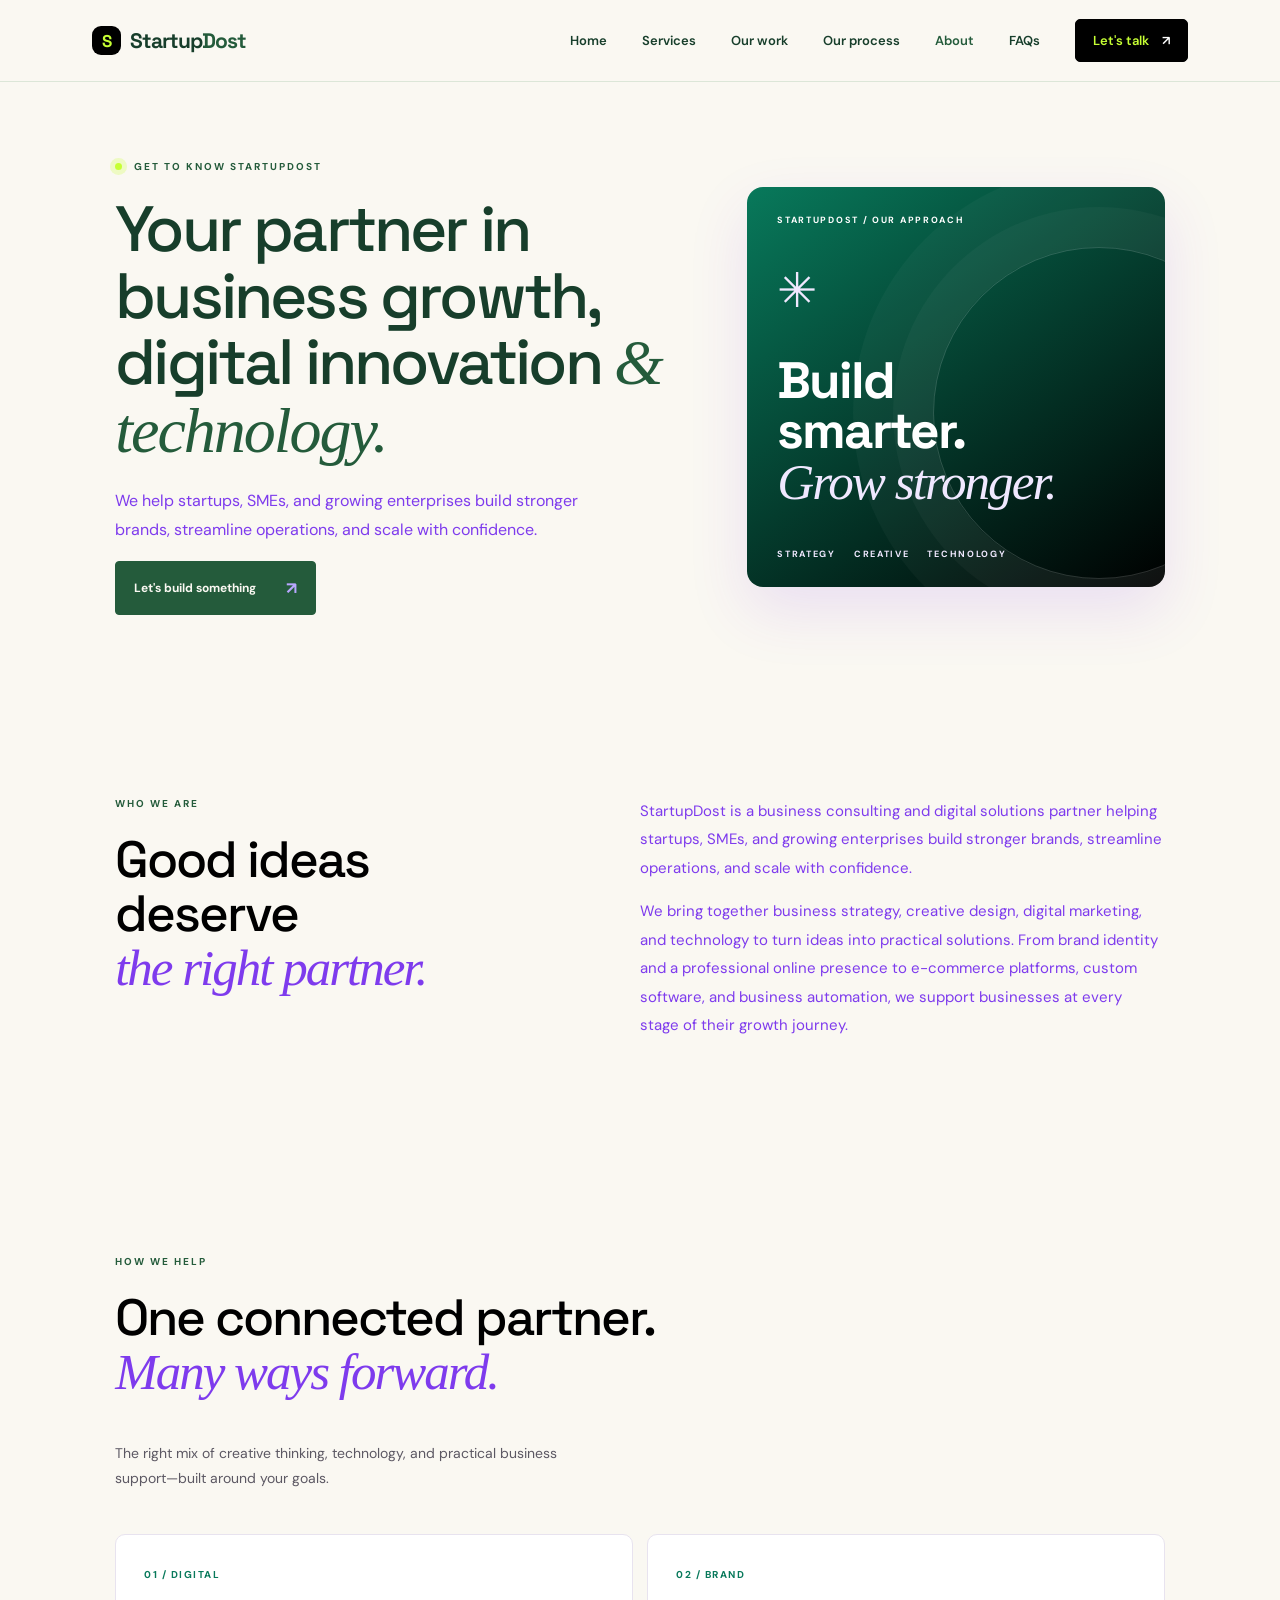
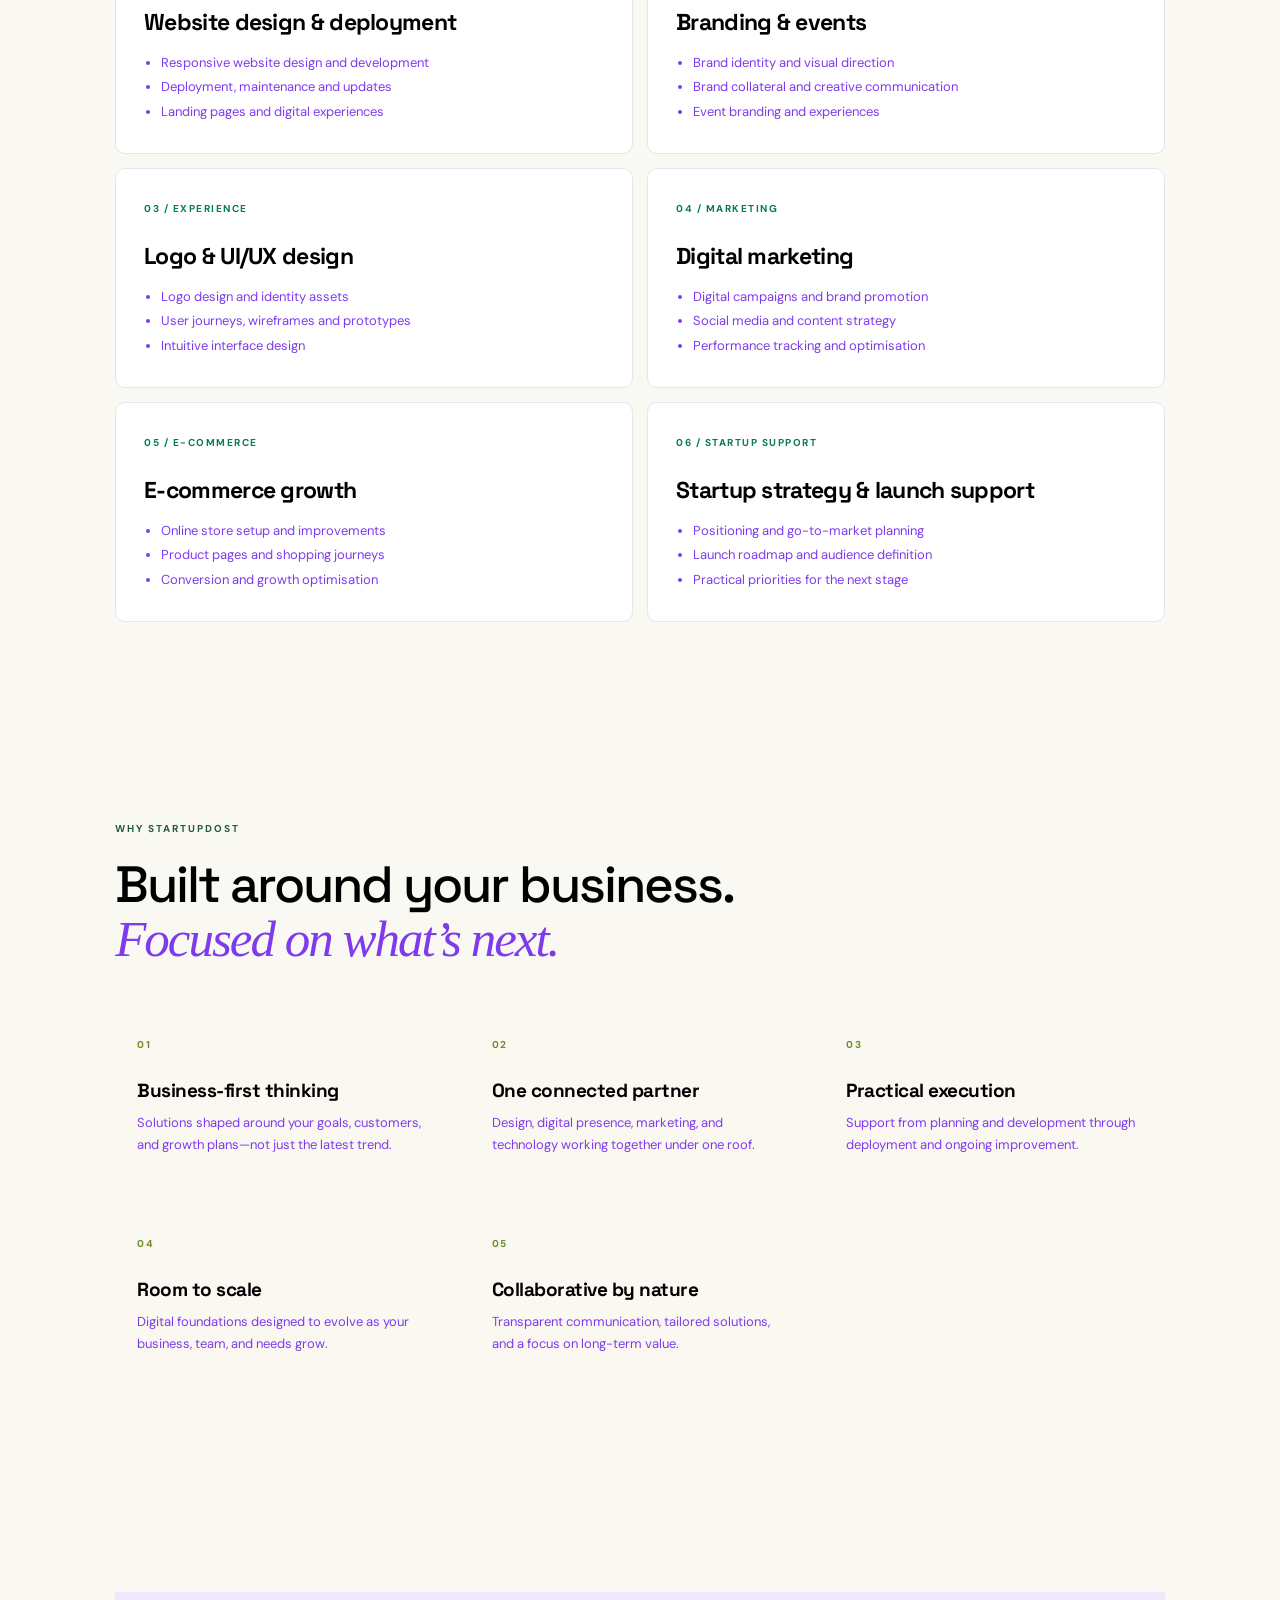
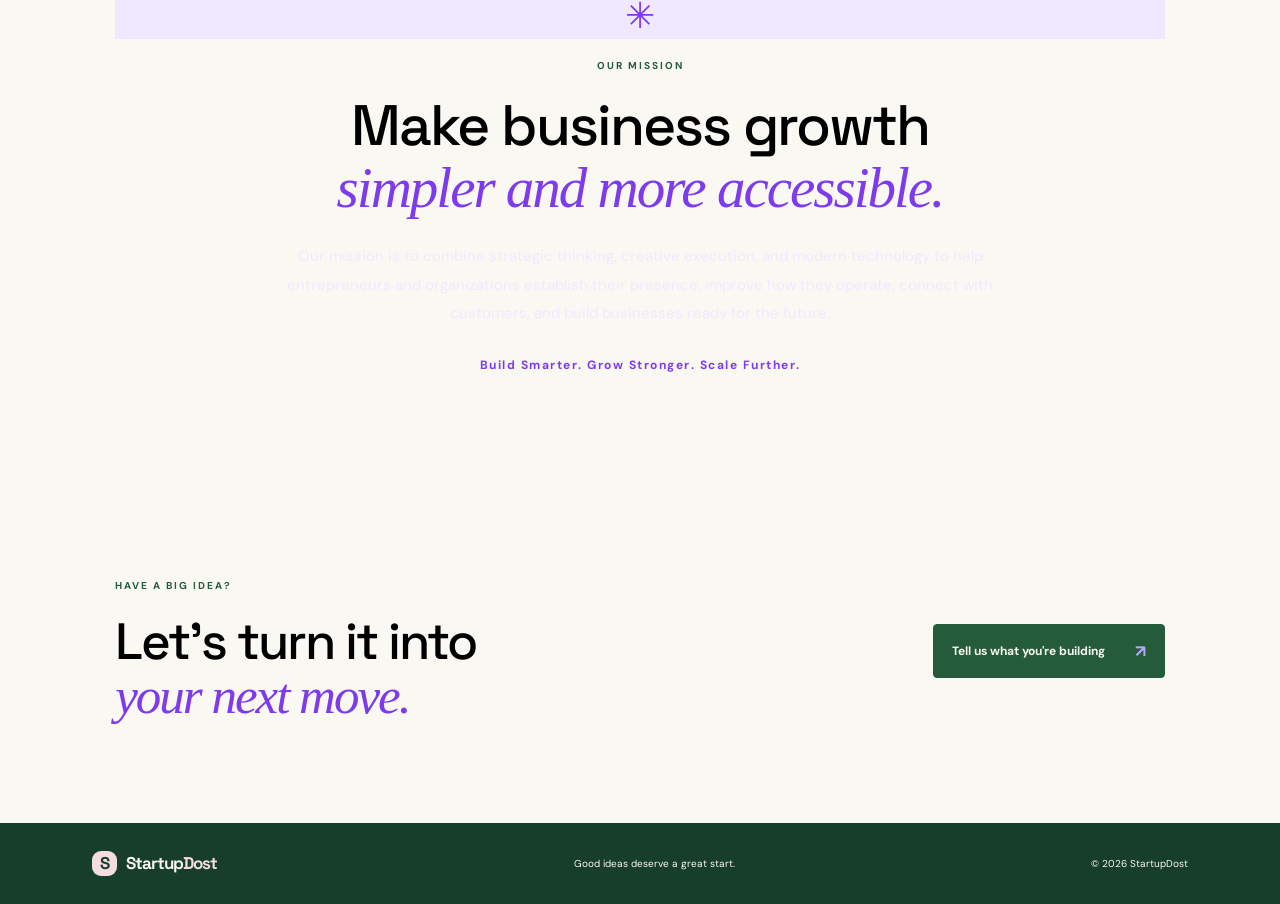
==== commit a4633405: "Restore original StartupDost green sage blush light theme" ====
--- a/about.html
+++ b/about.html
@@ -4,7 +4,7 @@
 <meta charset="utf-8"><meta name="viewport" content="width=device-width,initial-scale=1">
 <meta name="description" content="Meet StartupDost: a creative and digital growth partner for startups, SMEs and established businesses.">
 <title>About StartupDost — Build Smarter. Grow Stronger.</title>
-<link rel="stylesheet" href="assets/css/styles.css?v=light-minimal-20261026">
+<link rel="stylesheet" href="assets/css/styles.css?v=original-theme-20261027">
 <!-- Google tag (gtag.js) -->
 <script async src="https://www.googletagmanager.com/gtag/js?id=AW-618114129"></script>
 <script>
--- a/assets/css/styles.css
+++ b/assets/css/styles.css
@@ -908,3 +908,105 @@
  body.cursor-hover .sd-cursor-ring{width:52px!important;height:52px!important;border-color:#C6FF34!important}
 }
 @media(max-width:650px),(prefers-reduced-motion:reduce){body,a,button,select,input,textarea{cursor:auto!important}.sd-cursor,.sd-cursor-ring{display:none!important}}
+
+/* Cursor request: one single clean ring only */
+@media (pointer:fine) and (prefers-reduced-motion:no-preference){
+ .sd-cursor{display:none!important}
+ .sd-cursor-ring{
+  width:36px!important;height:36px!important;
+  border:1.5px solid #7E3BED!important;
+  border-radius:50%!important;
+  background:transparent!important;
+  box-shadow:none!important;
+ }
+ .sd-cursor-ring:before,.sd-cursor-ring:after{display:none!important;content:none!important}
+ body.cursor-hover .sd-cursor-ring{
+  width:44px!important;height:44px!important;
+  border-color:#C6FF34!important;
+ }
+}
+@media(max-width:650px),(prefers-reduced-motion:reduce){.sd-cursor,.sd-cursor-ring{display:none!important}}
+
+/* Single-ring cursor: no second orbit or planet */
+@media (pointer:fine) and (prefers-reduced-motion:no-preference){
+ .sd-cursor{display:none!important}
+ .sd-cursor-ring{width:36px!important;height:36px!important;border:1.5px solid #7E3BED!important;border-radius:50%!important;background:transparent!important;box-shadow:none!important}
+ .sd-cursor-ring:before,.sd-cursor-ring:after{display:none!important;content:none!important}
+ body.cursor-hover .sd-cursor-ring{width:44px!important;height:44px!important;border-color:#C6FF34!important}
+}
+@media(max-width:650px),(prefers-reduced-motion:reduce){.sd-cursor,.sd-cursor-ring{display:none!important}}
+
+/* Cursor: simple circle dot, no ring/orbits/planet */
+@media (pointer:fine) and (prefers-reduced-motion:no-preference){
+ body,a,button,select,input,textarea{cursor:none!important}
+ .sd-cursor{display:block!important;position:fixed!important;width:8px!important;height:8px!important;border-radius:50%!important;background:#7E3BED!important;border:1px solid #FFFFFF!important;box-shadow:0 0 0 1px #7E3BED!important;pointer-events:none!important;z-index:10002!important;transform:translate(-50%,-50%)!important}
+ .sd-cursor-ring{display:none!important}
+ body.cursor-hover .sd-cursor{width:10px!important;height:10px!important;background:#C6FF34!important;box-shadow:0 0 0 1px #000000!important}
+}
+@media(max-width:650px),(prefers-reduced-motion:reduce){body,a,button,select,input,textarea{cursor:auto!important}.sd-cursor,.sd-cursor-ring{display:none!important}}
+
+/* RESTORE ORIGINAL STARTUPDOST THEME: royal/forest green, sage, blush pink, warm white */
+:root{color-scheme:light;--ink:#173E2B;--green:#245B3B;--paper:#FAF8F2;--sage:#DCE6D8;--blush:#F4DDE1;--accent:#245B3B}
+html,body{background:#FAF8F2!important;color:#173E2B!important}
+body{color-scheme:light}
+.site-header,.header,.nav-wrap{background:rgba(250,248,242,.96)!important;color:#173E2B!important;border-color:#DCE6D8!important}
+.site-header a,.header a,.brand,.site-header nav a{color:#173E2B!important}
+.site-header nav a:hover,.site-header nav a.active,.eyebrow,.section-heading .eyebrow,.service-num,.service-label,.solution-kicker{color:#245B3B!important}
+.brand>span:last-child{color:#245B3B!important}
+h1,h2,h3,h4,.hero h1,.hero h2,.section-heading h2{color:#173E2B!important}
+h1 em,h2 em,.hero h1 em,.hero h2 em,.section-heading h2 em{color:#245B3B!important}
+.hero,.hero-copy,.hero-art,.section,.about-hero,.services-hero,.contact-hero,.work-hero,.work-intro,.services-overview,.who-section,.solutions,.process-section,.faq,.contact{background:#FAF8F2!important;color:#173E2B!important}
+.hero .lead,.hero-copy .lead,.section-intro,.about-copy p,.service-card p,.solution-card p,.process-step p,.faq-list details p{color:#5F685F!important}
+.button.primary,.primary,.nav-cta,.submit-button,.hero .button.primary{background:#245B3B!important;color:#FAF8F2!important;border:1px solid #245B3B!important}
+.button.primary:hover,.primary:hover,.nav-cta:hover,.submit-button:hover{background:#173E2B!important;color:#FFFFFF!important;border-color:#173E2B!important}
+.button.secondary{background:transparent!important;color:#173E2B!important;border-color:#245B3B!important}
+.button.secondary:hover{background:#F4DDE1!important;color:#173E2B!important;border-color:#F4DDE1!important}
+.text-link,.hero .text-link{color:#173E2B!important;border-color:#245B3B!important}
+.service-card,.solution-card,.process-step,.audience-grid article,.faq-list details,.contact-form,.services-detail-card,.work-project,.growth-points{background:#FFFFFF!important;color:#173E2B!important;border:1px solid #DCE6D8!important;box-shadow:none!important}
+.service-card h3,.solution-card h3,.process-step h3,.audience-grid h3,.faq-list summary,.services-detail-card h3,.work-project h3{color:#173E2B!important}
+.service-icon,.growth-point-icon,.solution-art,.contact-detail>span{background:#DCE6D8!important;color:#245B3B!important}
+.service-card.accent-card,.services-detail-card.featured,.solution-card.solution-brand{background:#F4DDE1!important;border-color:#EBCBD2!important}
+.solution-tabs{background:#DCE6D8!important;border-color:#DCE6D8!important}
+.solution-tab{color:#173E2B!important}
+.solution-tab.is-active{background:#245B3B!important;color:#FFFFFF!important}
+.solution-tab.is-active span{color:#F4DDE1!important}
+.brand-advantage{background:#DCE6D8!important;color:#173E2B!important}
+.brand-advantage h2,.brand-advantage h3{color:#173E2B!important}
+.brand-advantage h2 em,.brand-advantage .eyebrow,.advantage-grid article>span{color:#245B3B!important}
+.brand-advantage p,.advantage-grid p{color:#46574A!important}
+.advantage-grid,.advantage-grid article{border-color:#B9CCB8!important}
+.insight-cta,.contact.section,.who-section,.services-process{background:#F4DDE1!important;color:#173E2B!important}
+.contact-form input,.contact-form select,.contact-form textarea{background:#FFFFFF!important;color:#173E2B!important;border-color:#DCE6D8!important}
+.footer,.contact-page .footer{background:#173E2B!important;color:#FAF8F2!important;border-color:#173E2B!important}
+.footer p,.footer>span,.footer .brand{color:#FAF8F2!important}
+.footer .brand-mark{background:#F4DDE1!important;color:#173E2B!important}
+.footer .brand>span:last-child{color:#F4DDE1!important}
+.ticker{background:#245B3B!important;color:#FFFFFF!important}
+.ticker *{color:#FFFFFF!important}
+.ticker .ticker-star,.ticker .star{color:#F4DDE1!important}
+.showcase-feature{background:#DCE6D8!important;color:#173E2B!important}
+.showcase-feature h3,.showcase-feature p,.showcase-feature .showcase-index{color:#173E2B!important}
+.showcase-digital{background:#245B3B!important;color:#FFFFFF!important}
+.showcase-digital h3,.showcase-digital p,.showcase-digital .showcase-index{color:#FFFFFF!important}
+.showcase-growth{background:#F4DDE1!important;color:#173E2B!important}
+.showcase-growth h3,.showcase-growth p,.showcase-growth .showcase-index{color:#173E2B!important}
+.showcase-icon{background:rgba(255,255,255,.35)!important;color:inherit!important}
+.project-tags span,.service-tag,.tag{background:#DCE6D8!important;color:#245B3B!important}
+.work-page,.work-page .work-hero,.work-page .work-intro,.work-page .section{background:#FAF8F2!important;color:#173E2B!important}
+.work-page h1,.work-page h2,.work-page h3{color:#173E2B!important}
+.work-page h1 em,.work-page h2 em,.work-page .project-copy>span{color:#245B3B!important}
+.work-page .work-cta{background:#F4DDE1!important;color:#173E2B!important}
+.work-page .work-cta .button{background:#245B3B!important;color:#FAF8F2!important}
+.contact-page,.contact-page .contact-hero,.contact-page .contact.section{background:#FAF8F2!important;color:#173E2B!important}
+.contact-page h1,.contact-page h2,.contact-page h3{color:#173E2B!important}
+.contact-page h1 em,.contact-page h2 em,.contact-page .contact-copy .eyebrow,.contact-page .contact-detail a,.contact-page .linkedin,.contact-page .form-top{color:#245B3B!important}
+.contact-page .contact-form{background:#FFFFFF!important;border-color:#DCE6D8!important}
+.contact-page .contact-form input,.contact-page .contact-form select,.contact-page .contact-form textarea{background:#FFFFFF!important;color:#173E2B!important;border-color:#DCE6D8!important}
+.contact-page .contact-form .submit-button{background:#245B3B!important;color:#FFFFFF!important}
+.contact-page .contact-detail>span{background:#DCE6D8!important;color:#245B3B!important}
+/* Keep cursor as a simple dot */
+@media (pointer:fine) and (prefers-reduced-motion:no-preference){
+ .sd-cursor{display:block!important;width:8px!important;height:8px!important;border-radius:50%!important;background:#245B3B!important;border:1px solid #FAF8F2!important;box-shadow:0 0 0 1px #245B3B!important}
+ .sd-cursor-ring{display:none!important}
+ body.cursor-hover .sd-cursor{background:#F4DDE1!important;box-shadow:0 0 0 1px #245B3B!important}
+}
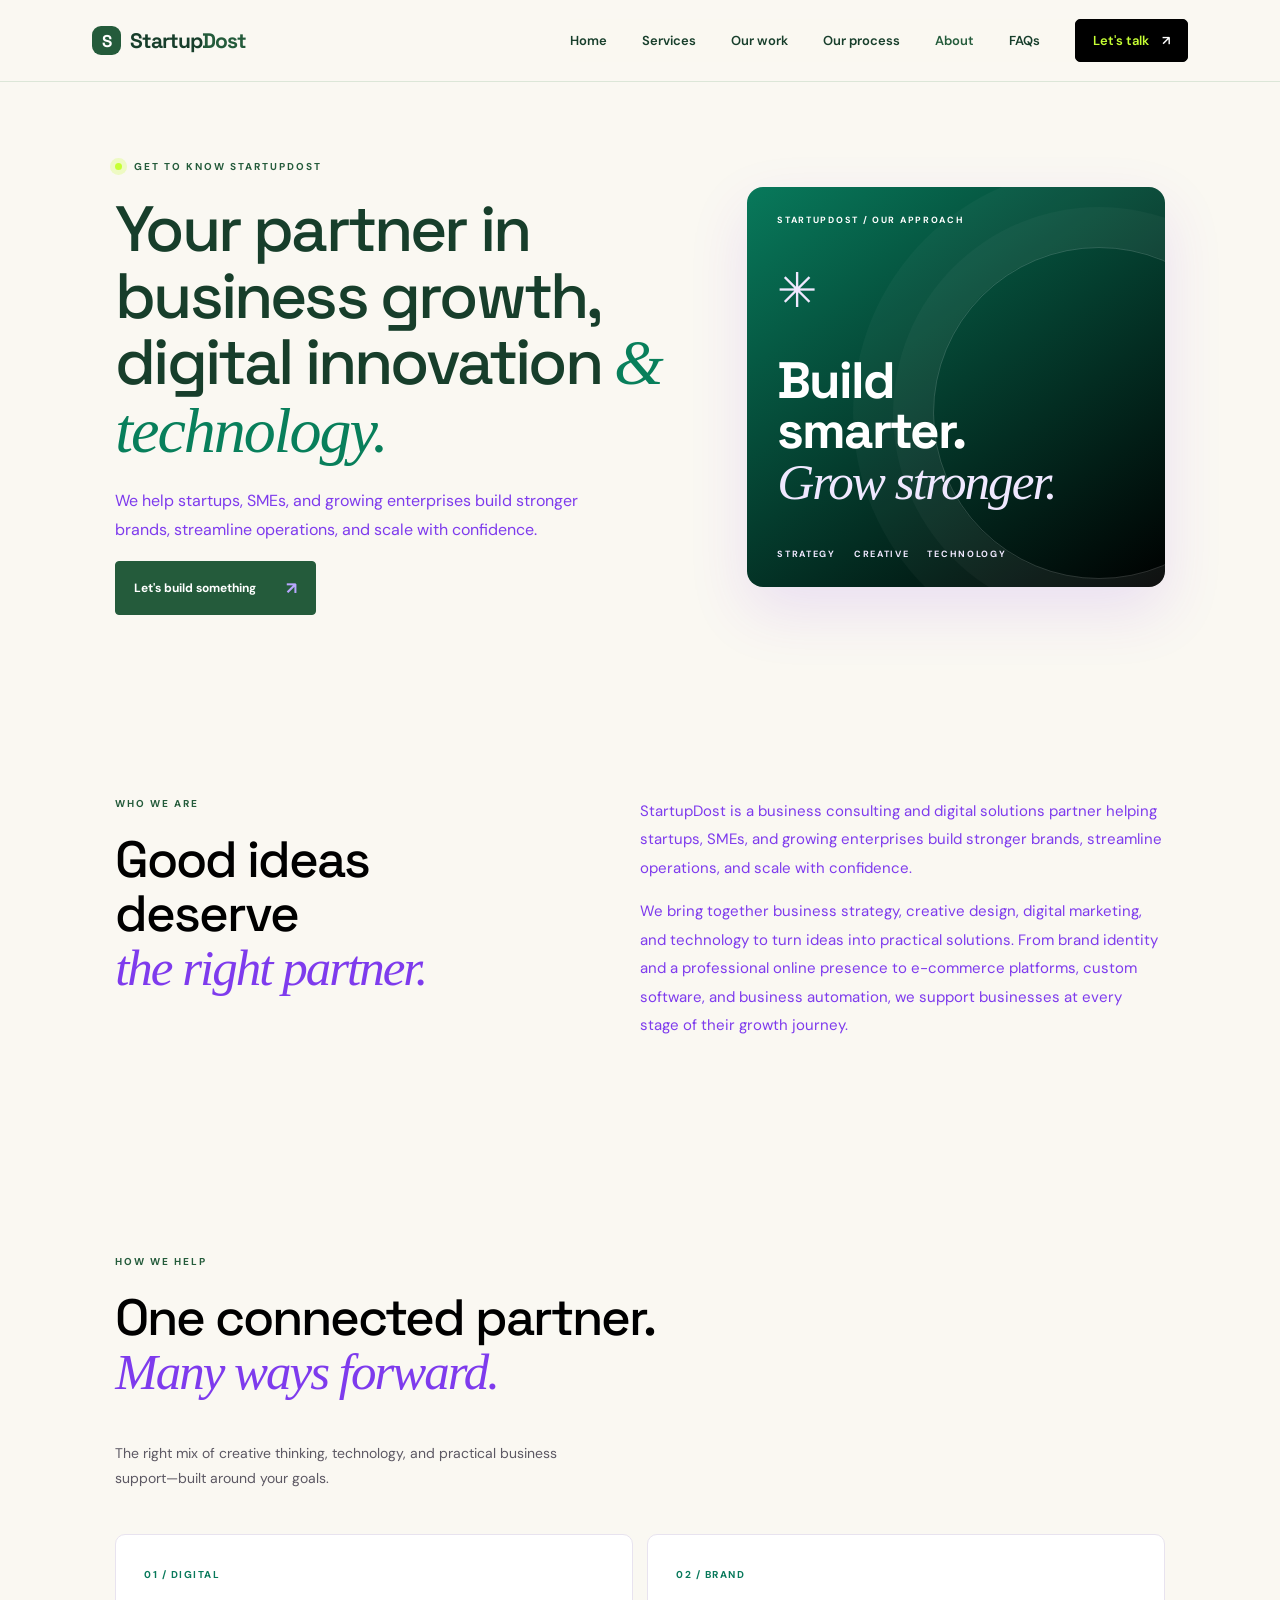
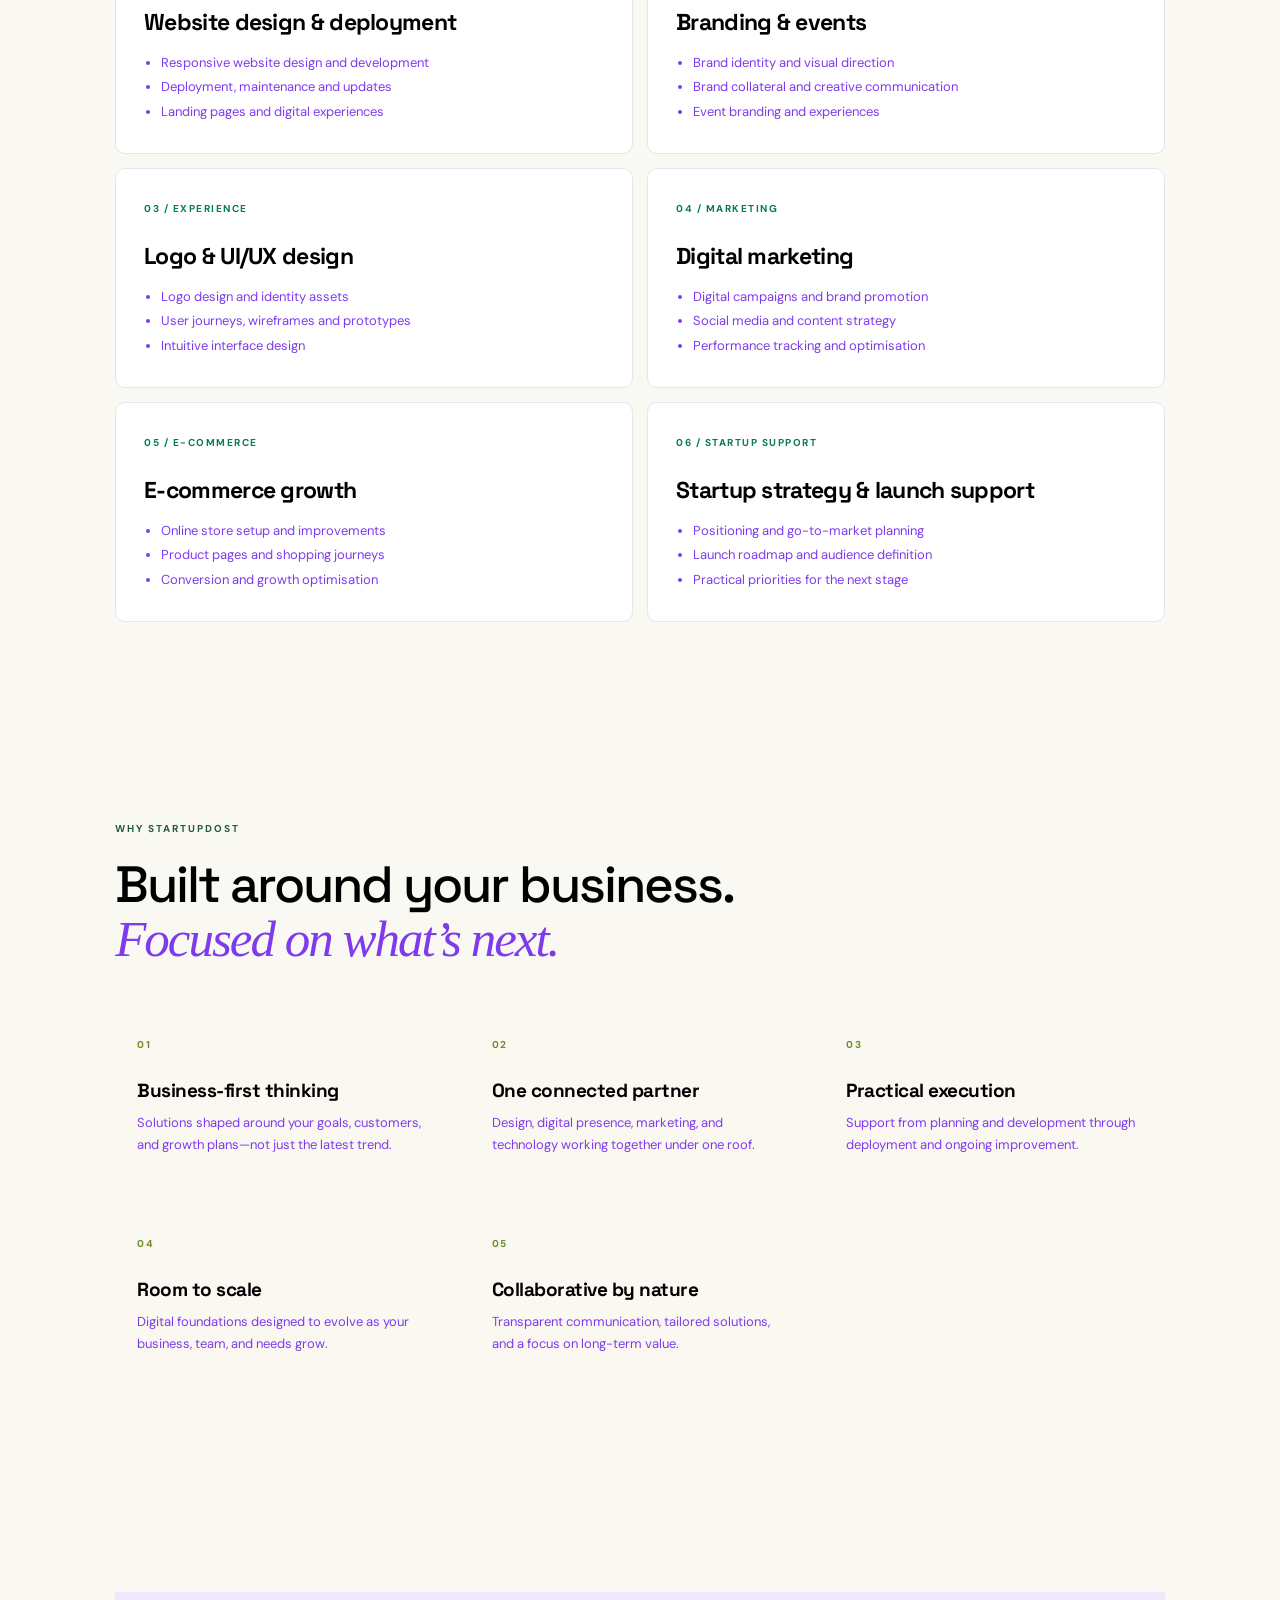
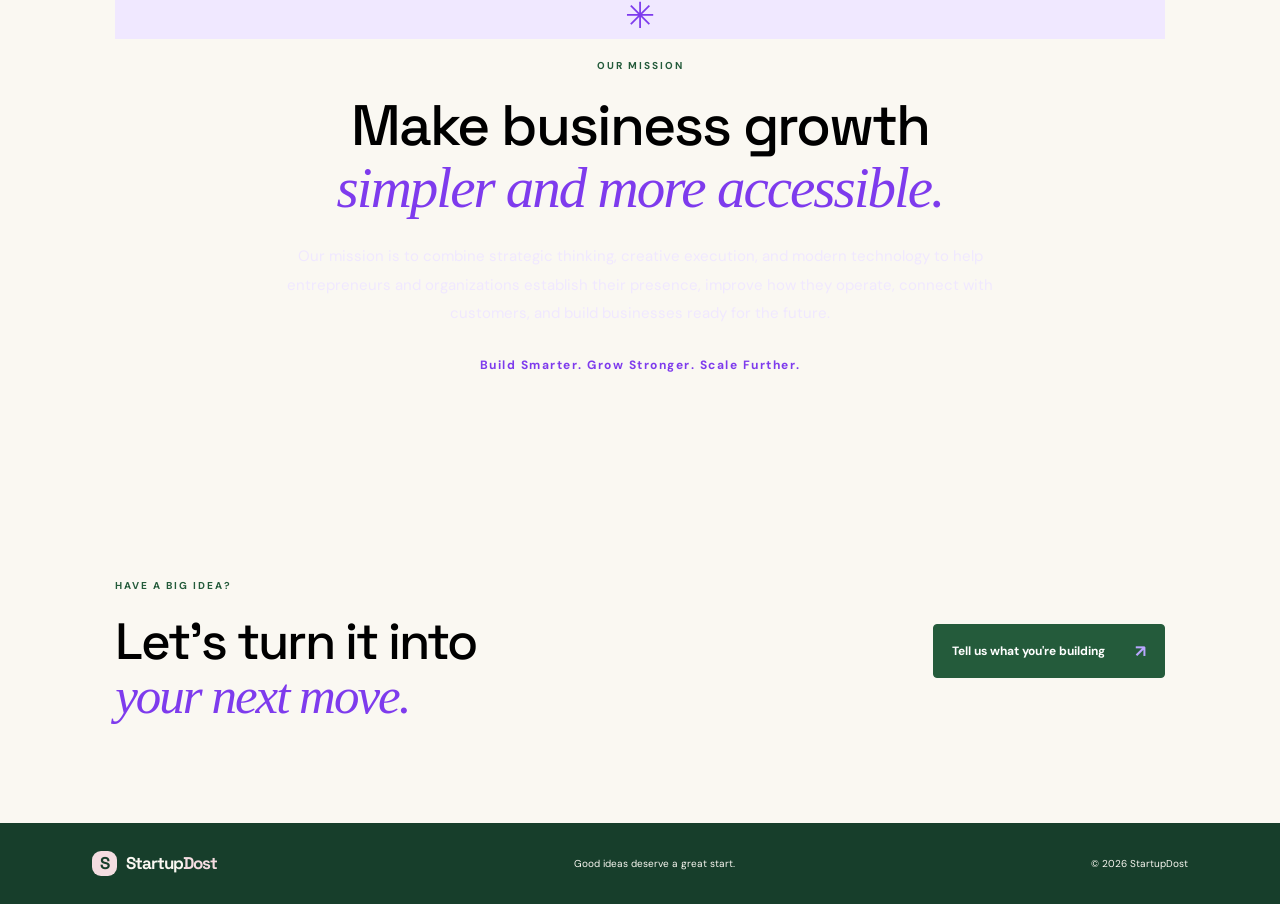
==== commit c40fefcc: "Refresh styles cache after visual fixes" ====
--- a/about.html
+++ b/about.html
@@ -4,7 +4,7 @@
 <meta charset="utf-8"><meta name="viewport" content="width=device-width,initial-scale=1">
 <meta name="description" content="Meet StartupDost: a creative and digital growth partner for startups, SMEs and established businesses.">
 <title>About StartupDost — Build Smarter. Grow Stronger.</title>
-<link rel="stylesheet" href="assets/css/styles.css?v=original-theme-20261027">
+<link rel="stylesheet" href="assets/css/styles.css?v=visual-fix-20261027">
 <!-- Google tag (gtag.js) -->
 <script async src="https://www.googletagmanager.com/gtag/js?id=AW-618114129"></script>
 <script>
--- a/assets/css/styles.css
+++ b/assets/css/styles.css
@@ -1010,3 +1010,80 @@
  .sd-cursor-ring{display:none!important}
  body.cursor-hover .sd-cursor{background:#F4DDE1!important;box-shadow:0 0 0 1px #245B3B!important}
 }
+
+
+/* FINAL VISUAL QA FIX — consistent StartupDost green/sage/blush theme */
+:root{
+  color-scheme:light;
+  --ink:#173E2B;
+  --green:#245B3B;
+  --paper:#FAF8F2;
+  --sage:#DCE6D8;
+  --blush:#F4DDE1;
+  --accent:#245B3B;
+}
+html,body{background:#FAF8F2!important;color:#173E2B!important}
+body{color-scheme:light}
+.site-header,.site-header nav,.nav-wrap{background:rgba(250,248,242,.97)!important;color:#173E2B!important;border-color:#DCE6D8!important}
+.site-header a,.site-header nav a,.brand{color:#173E2B!important}
+.site-header nav a:hover,.site-header nav a.active,.brand>span:last-child{color:#245B3B!important}
+.brand-mark{background:#245B3B!important;color:#FFFFFF!important}
+h1,h2,h3,h4,.hero h1,.hero h2,.section-heading h2{color:#173E2B!important}
+h1 em,h2 em,.hero h1 em,.hero h2 em,.section-heading h2 em{color:#087F5B!important}
+.eyebrow,.section-heading .eyebrow,.service-num,.service-label,.solution-kicker{color:#245B3B!important}
+.hero,.hero-copy,.hero-art,.section,.about-hero,.services-hero,.contact-hero,.work-hero,.work-intro,.services-overview,.who-section,.solutions,.process-section,.faq,.contact{background:#FAF8F2!important;color:#173E2B!important}
+.hero .lead,.hero-copy .lead,.section-intro,.about-copy p,.service-card p,.solution-card p,.process-step p,.faq-list details p{color:#536257!important}
+.button.primary,.primary,.nav-cta,.submit-button,.hero .button.primary{background:#245B3B!important;color:#FFFFFF!important;border:1px solid #245B3B!important}
+.button.primary:hover,.primary:hover,.nav-cta:hover,.submit-button:hover{background:#173E2B!important;color:#FFFFFF!important;border-color:#173E2B!important}
+.text-link,.hero .text-link{color:#173E2B!important;border-color:#B9CCB8!important}
+.service-card,.solution-card,.process-step,.audience-grid article,.faq-list details,.contact-form,.services-detail-card,.work-project,.growth-points{background:#FFFFFF!important;color:#173E2B!important;border:1px solid #DCE6D8!important;box-shadow:none!important}
+.service-card h3,.solution-card h3,.process-step h3,.audience-grid h3,.faq-list summary,.services-detail-card h3,.work-project h3{color:#173E2B!important}
+.service-icon,.growth-point-icon,.contact-detail>span,.service-symbol{background:#DCE6D8!important;color:#245B3B!important}
+.service-card.accent-card,.services-detail-card.featured,.solution-card.solution-brand{background:#F4DDE1!important;border-color:#EBCBD2!important}
+.service-card a,.services-detail-card a,.solution-copy a,.audience-grid article a{
+  display:inline-flex!important;align-items:center;gap:8px;
+  width:fit-content!important;max-width:100%;
+  padding:0!important;margin-top:18px;
+  background:transparent!important;color:#245B3B!important;
+  border:0!important;border-radius:0!important;
+  box-shadow:none!important;text-decoration:none!important;
+  font-weight:700!important;line-height:1.5!important;
+}
+.service-card a span,.services-detail-card a span,.solution-copy a span{color:#245B3B!important}
+.service-card a:hover,.services-detail-card a:hover,.solution-copy a:hover,.audience-grid article a:hover{
+  background:transparent!important;color:#087F5B!important;text-decoration:underline!important;text-underline-offset:4px;
+}
+.service-card a:focus-visible,.services-detail-card a:focus-visible,.solution-copy a:focus-visible{outline:2px solid #245B3B!important;outline-offset:4px}
+.solution-tabs{background:#DCE6D8!important;border-color:#DCE6D8!important}
+.solution-tab{color:#173E2B!important}
+.solution-tab.is-active{background:#245B3B!important;color:#FFFFFF!important}
+.solution-tab.is-active span{color:#F4DDE1!important}
+.brand-advantage{background:#DCE6D8!important;color:#173E2B!important}
+.brand-advantage h2,.brand-advantage h3,.brand-advantage .section-heading h2{color:#173E2B!important}
+.brand-advantage h2 em,.brand-advantage .section-heading h2 em{color:#245B3B!important}
+.brand-advantage .eyebrow,.advantage-grid article>span{color:#245B3B!important}
+.brand-advantage .section-intro,.brand-advantage p,.advantage-grid p{color:#46574A!important}
+.advantage-grid,.advantage-grid article{border-color:#B9CCB8!important}
+.insight-cta,.contact.section,.who-section,.services-process{background:#F4DDE1!important;color:#173E2B!important}
+.contact-form input,.contact-form select,.contact-form textarea{background:#FFFFFF!important;color:#173E2B!important;border-color:#DCE6D8!important}
+.footer,.contact-page .footer{background:#173E2B!important;color:#FAF8F2!important;border-color:#173E2B!important}
+.footer p,.footer>span,.footer .brand{color:#FAF8F2!important}
+.footer .brand-mark{background:#F4DDE1!important;color:#173E2B!important}
+.footer .brand>span:last-child{color:#F4DDE1!important}
+.ticker{background:#245B3B!important;color:#FFFFFF!important}
+.ticker *{color:#FFFFFF!important}
+.ticker .ticker-star,.ticker .star{color:#F4DDE1!important}
+.showcase-feature{background:#DCE6D8!important;color:#173E2B!important}
+.showcase-feature h3,.showcase-feature p,.showcase-feature .showcase-index{color:#173E2B!important}
+.showcase-digital{background:#245B3B!important;color:#FFFFFF!important}
+.showcase-digital h3,.showcase-digital p,.showcase-digital .showcase-index{color:#FFFFFF!important}
+.showcase-growth{background:#F4DDE1!important;color:#173E2B!important}
+.showcase-growth h3,.showcase-growth p,.showcase-growth .showcase-index{color:#173E2B!important}
+.showcase-icon{background:rgba(255,255,255,.35)!important;color:inherit!important}
+.project-tags span,.service-tag,.tag{background:#DCE6D8!important;color:#245B3B!important}
+.brand-advantage .advantage-grid article{background:transparent!important}
+@media (pointer:fine) and (prefers-reduced-motion:no-preference){
+ .sd-cursor{display:block!important;width:8px!important;height:8px!important;border-radius:50%!important;background:#245B3B!important;border:1px solid #FAF8F2!important;box-shadow:0 0 0 1px #245B3B!important}
+ .sd-cursor-ring{display:none!important}
+ body.cursor-hover .sd-cursor{background:#F4DDE1!important;box-shadow:0 0 0 1px #245B3B!important}
+}
